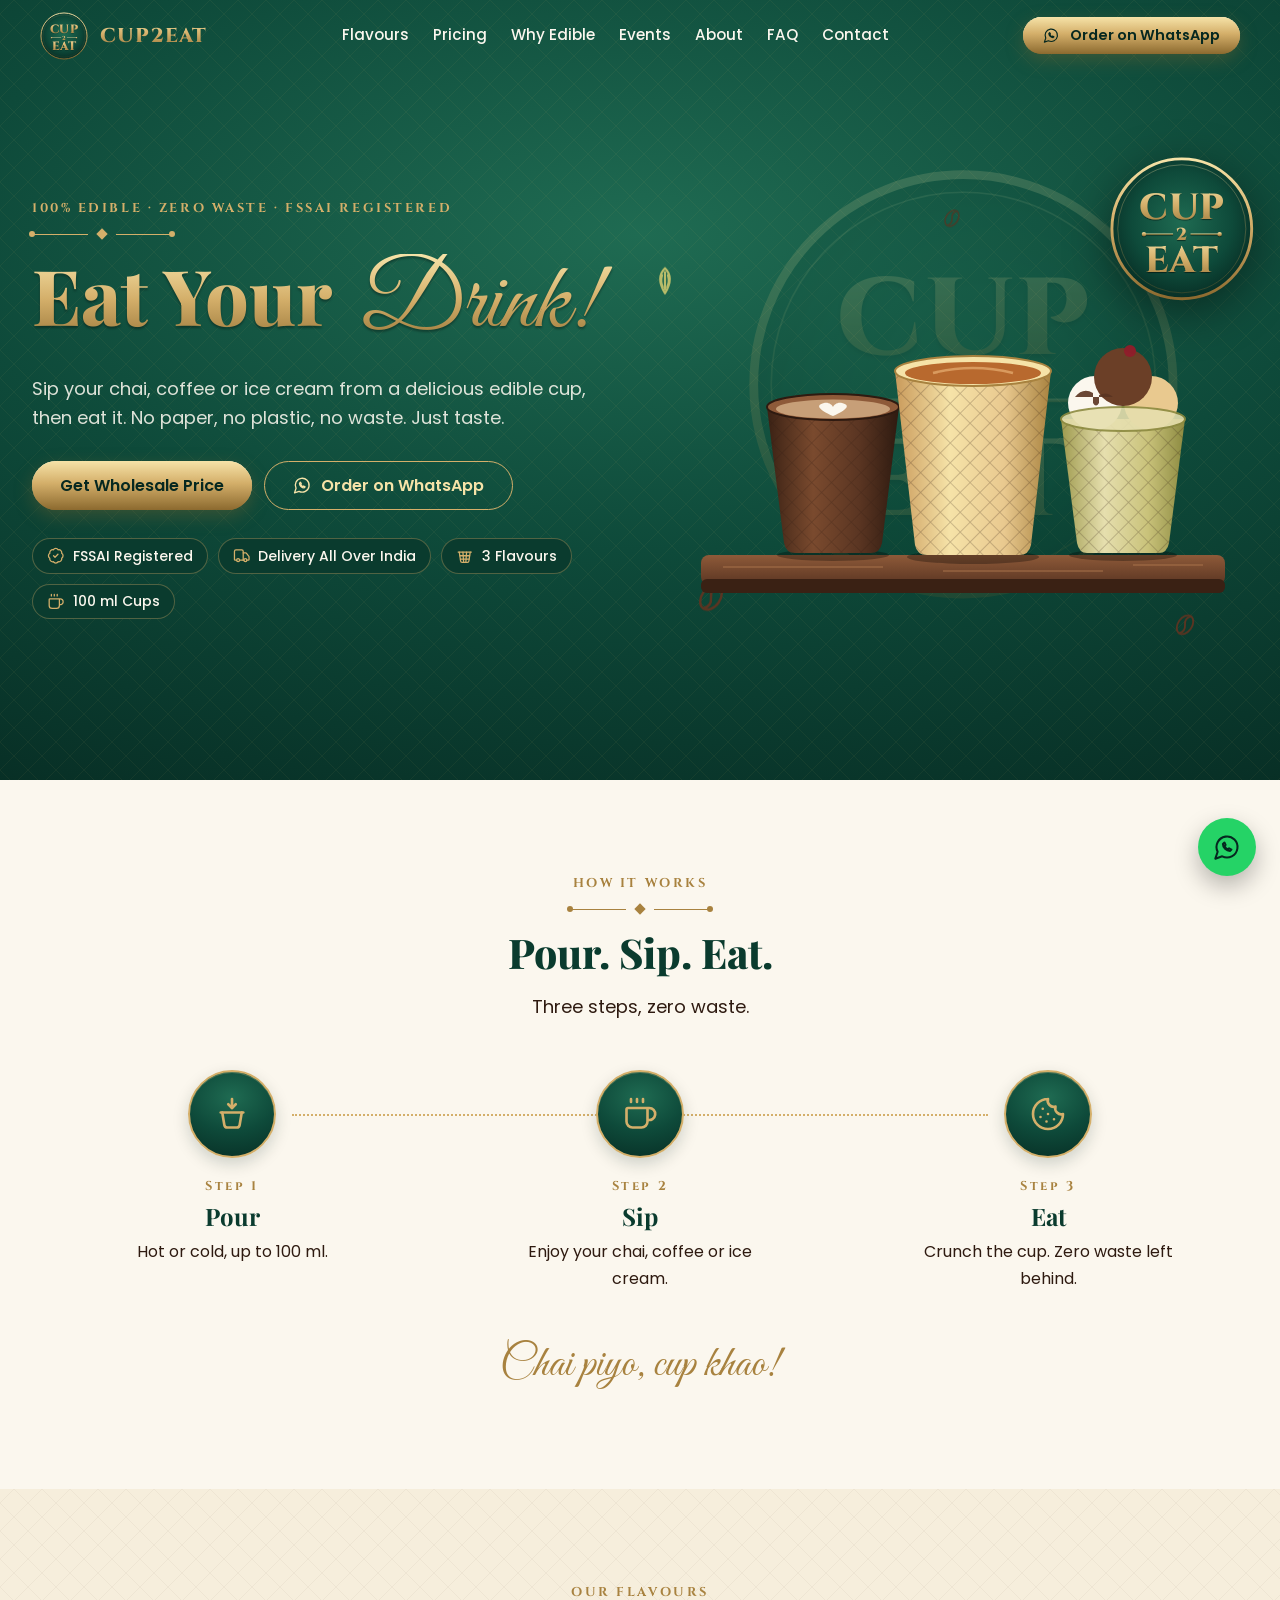
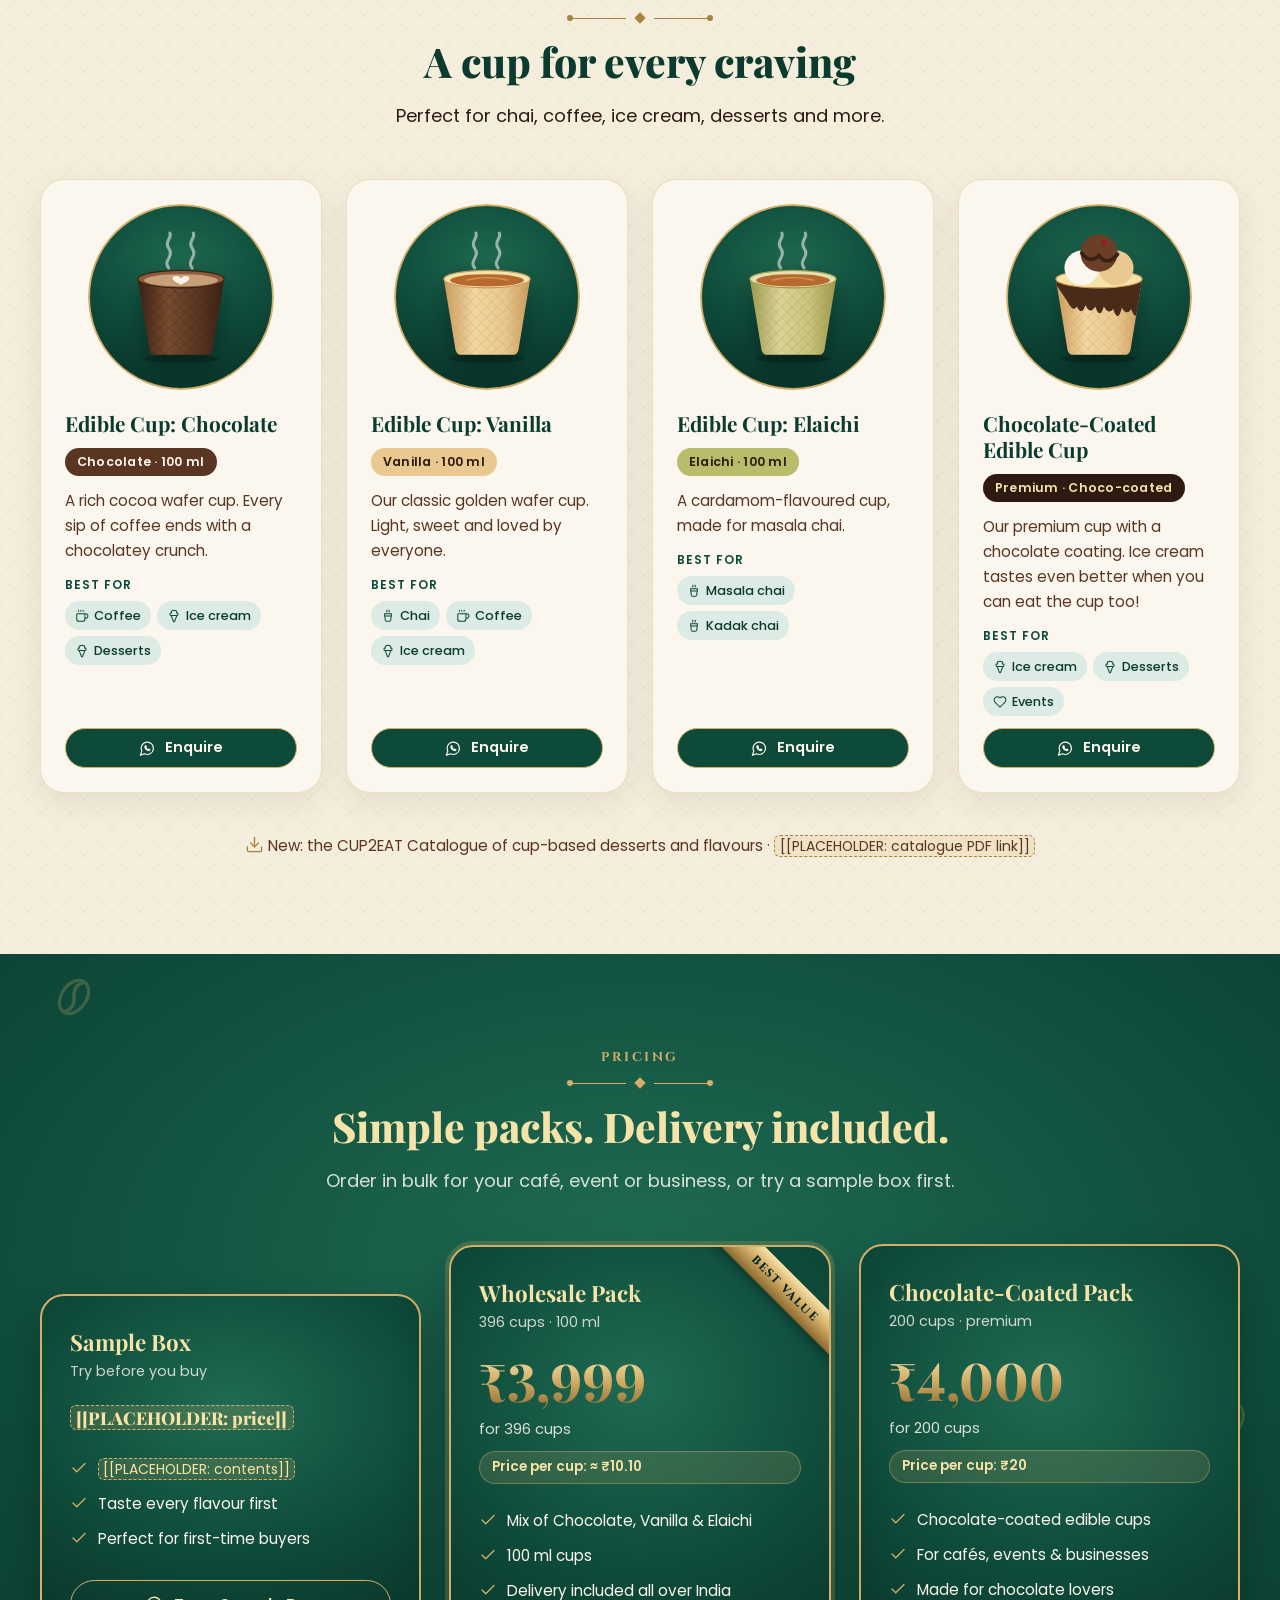
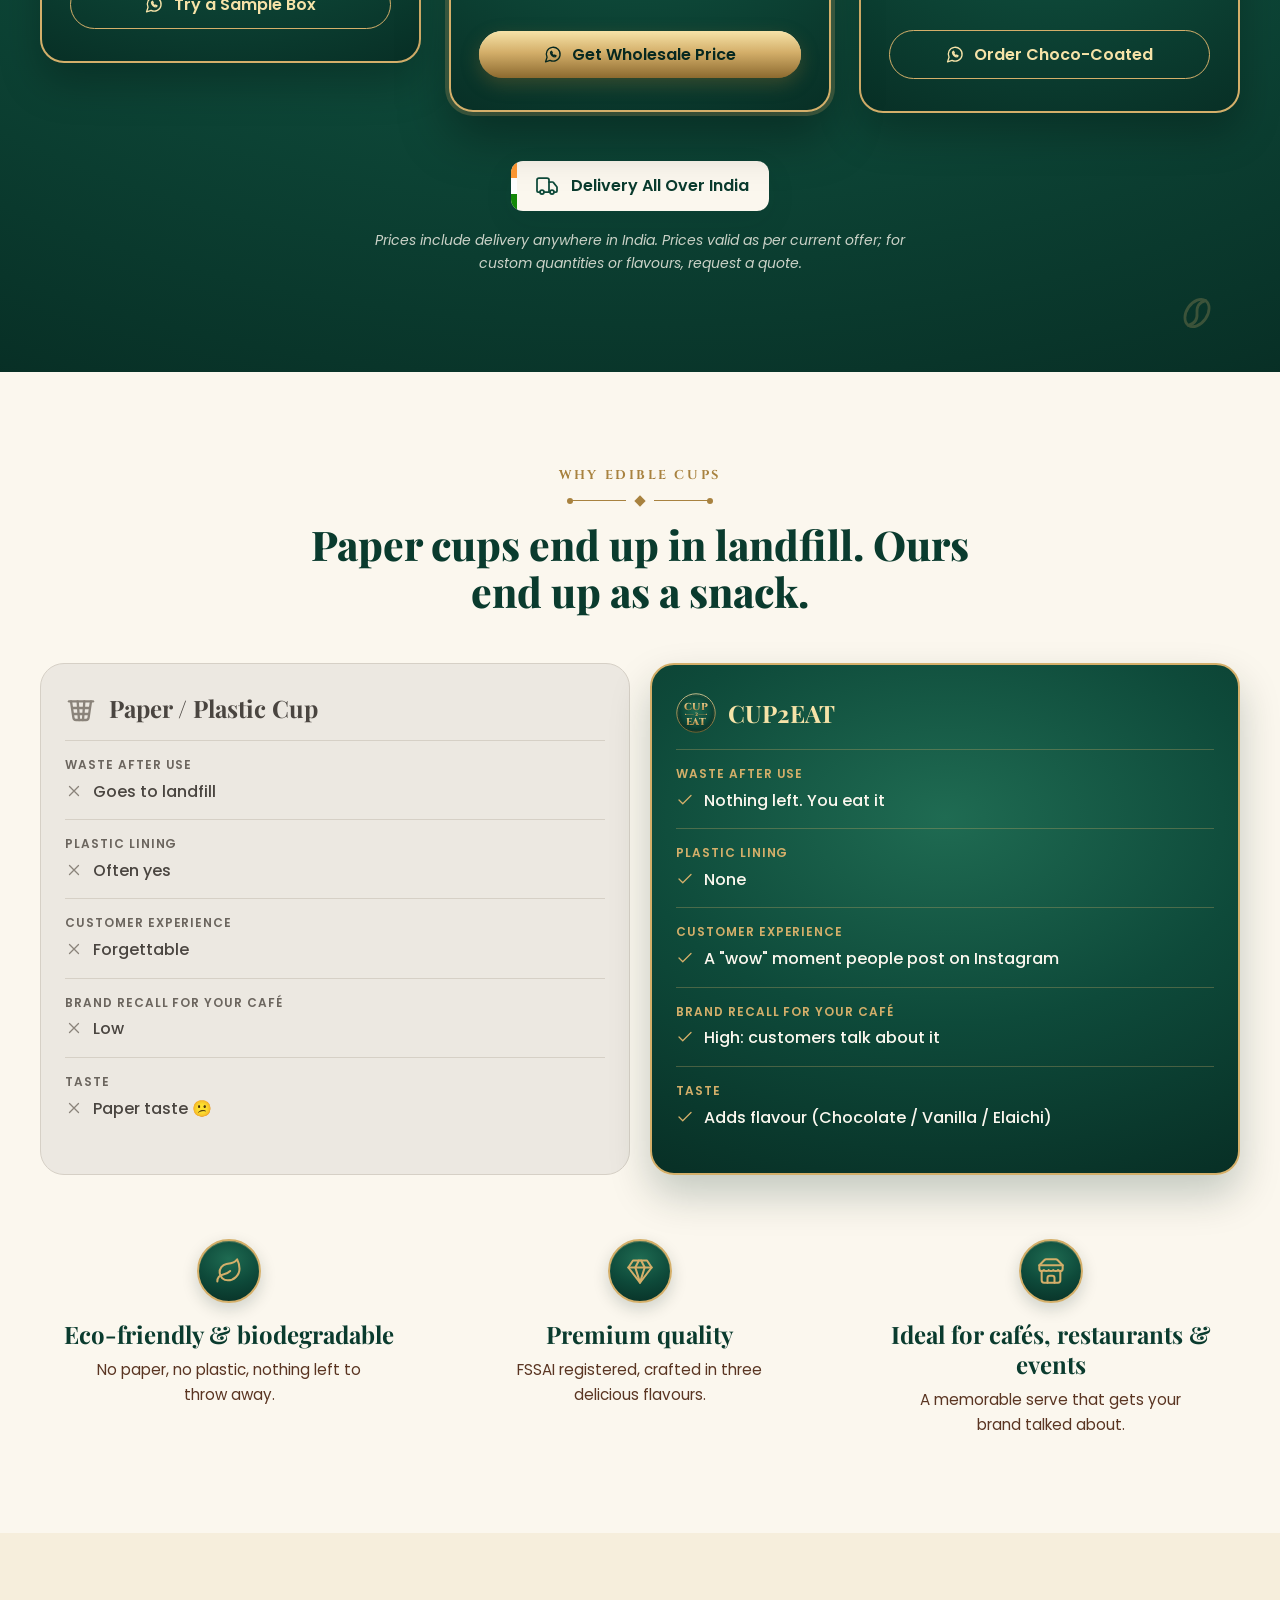
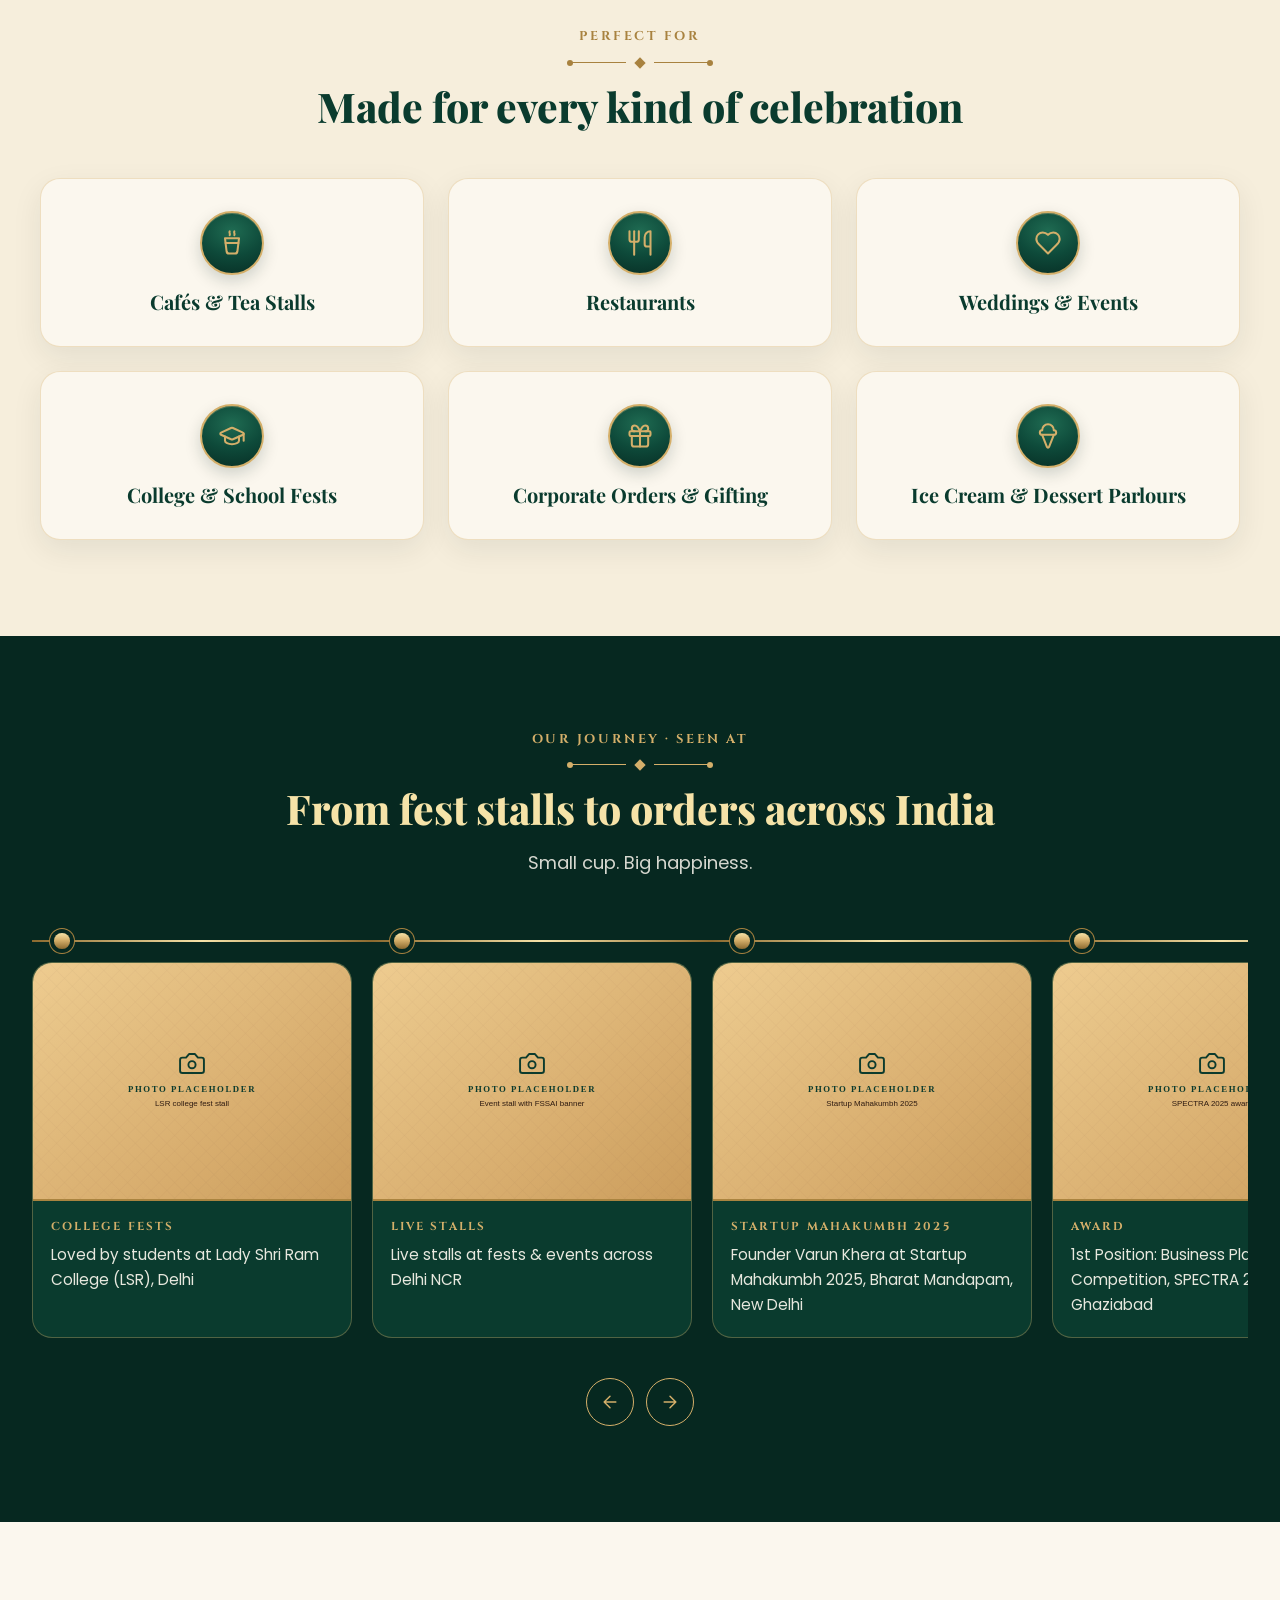
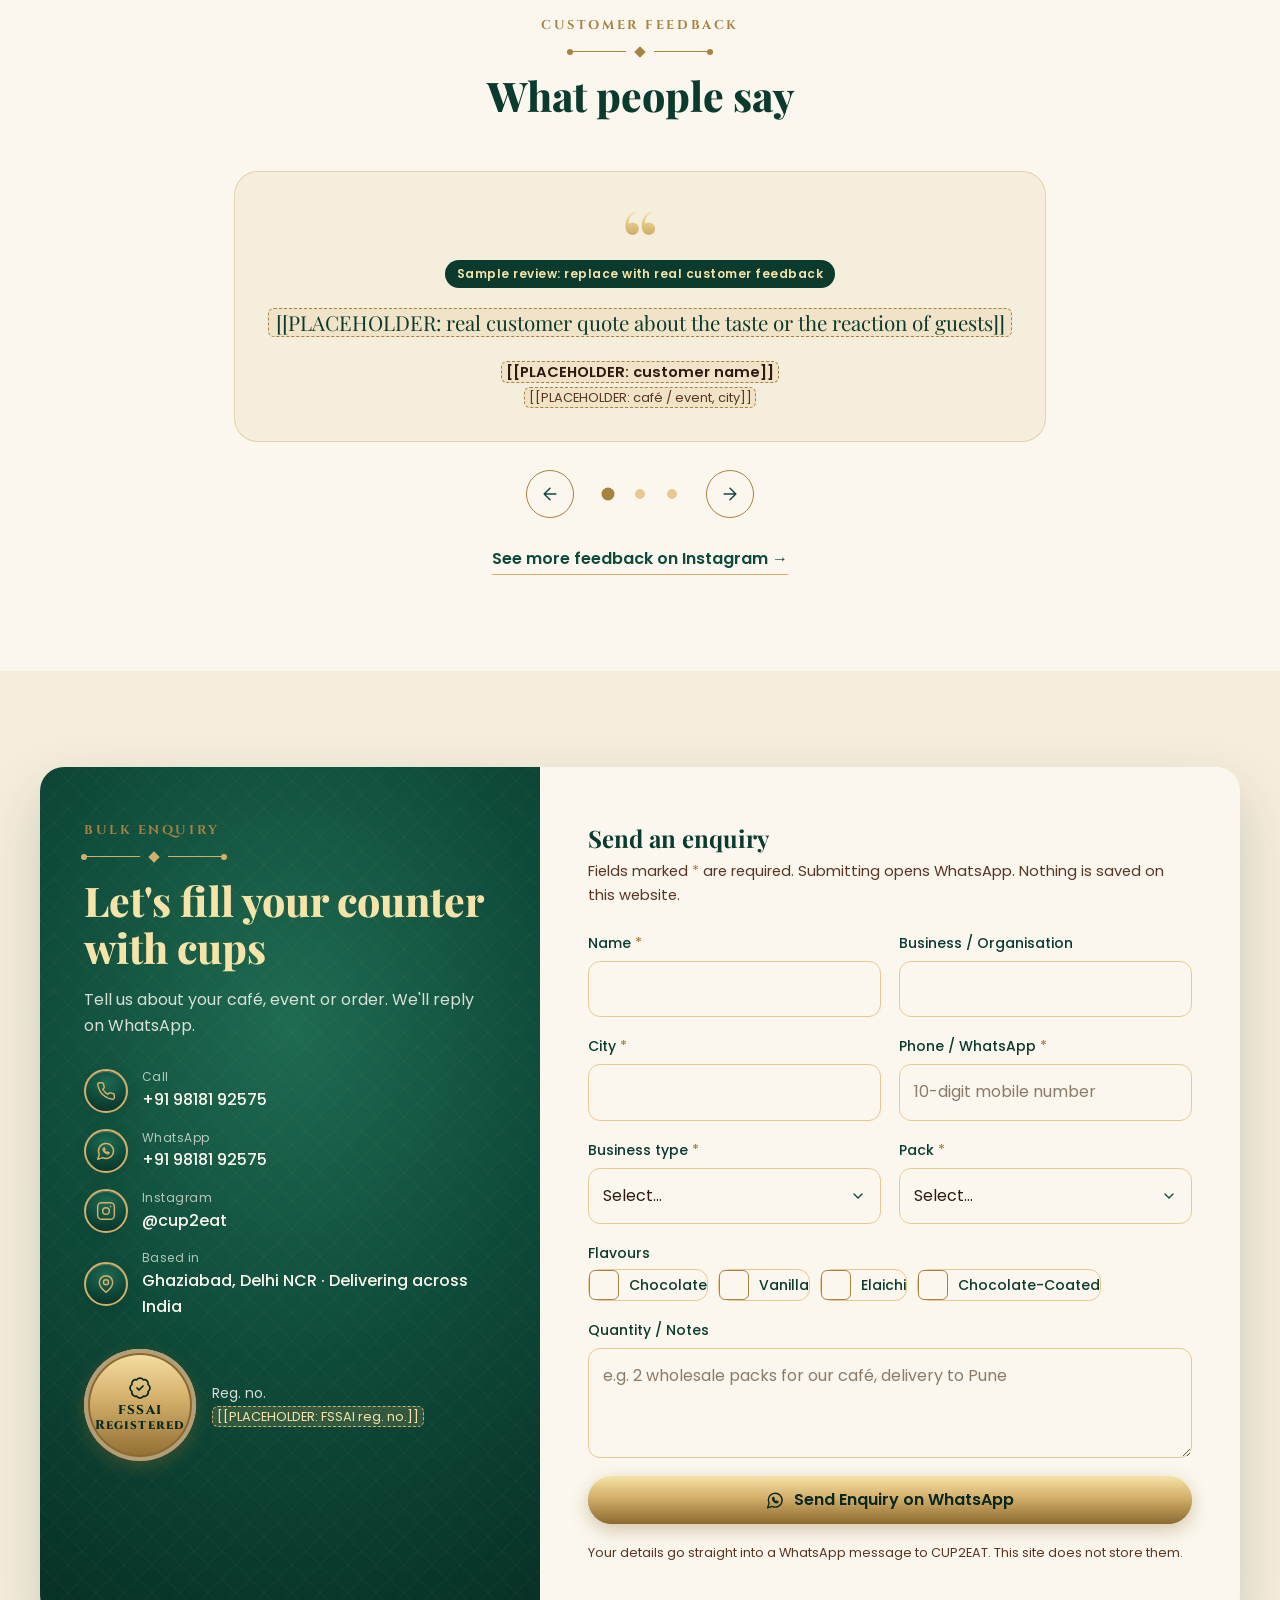
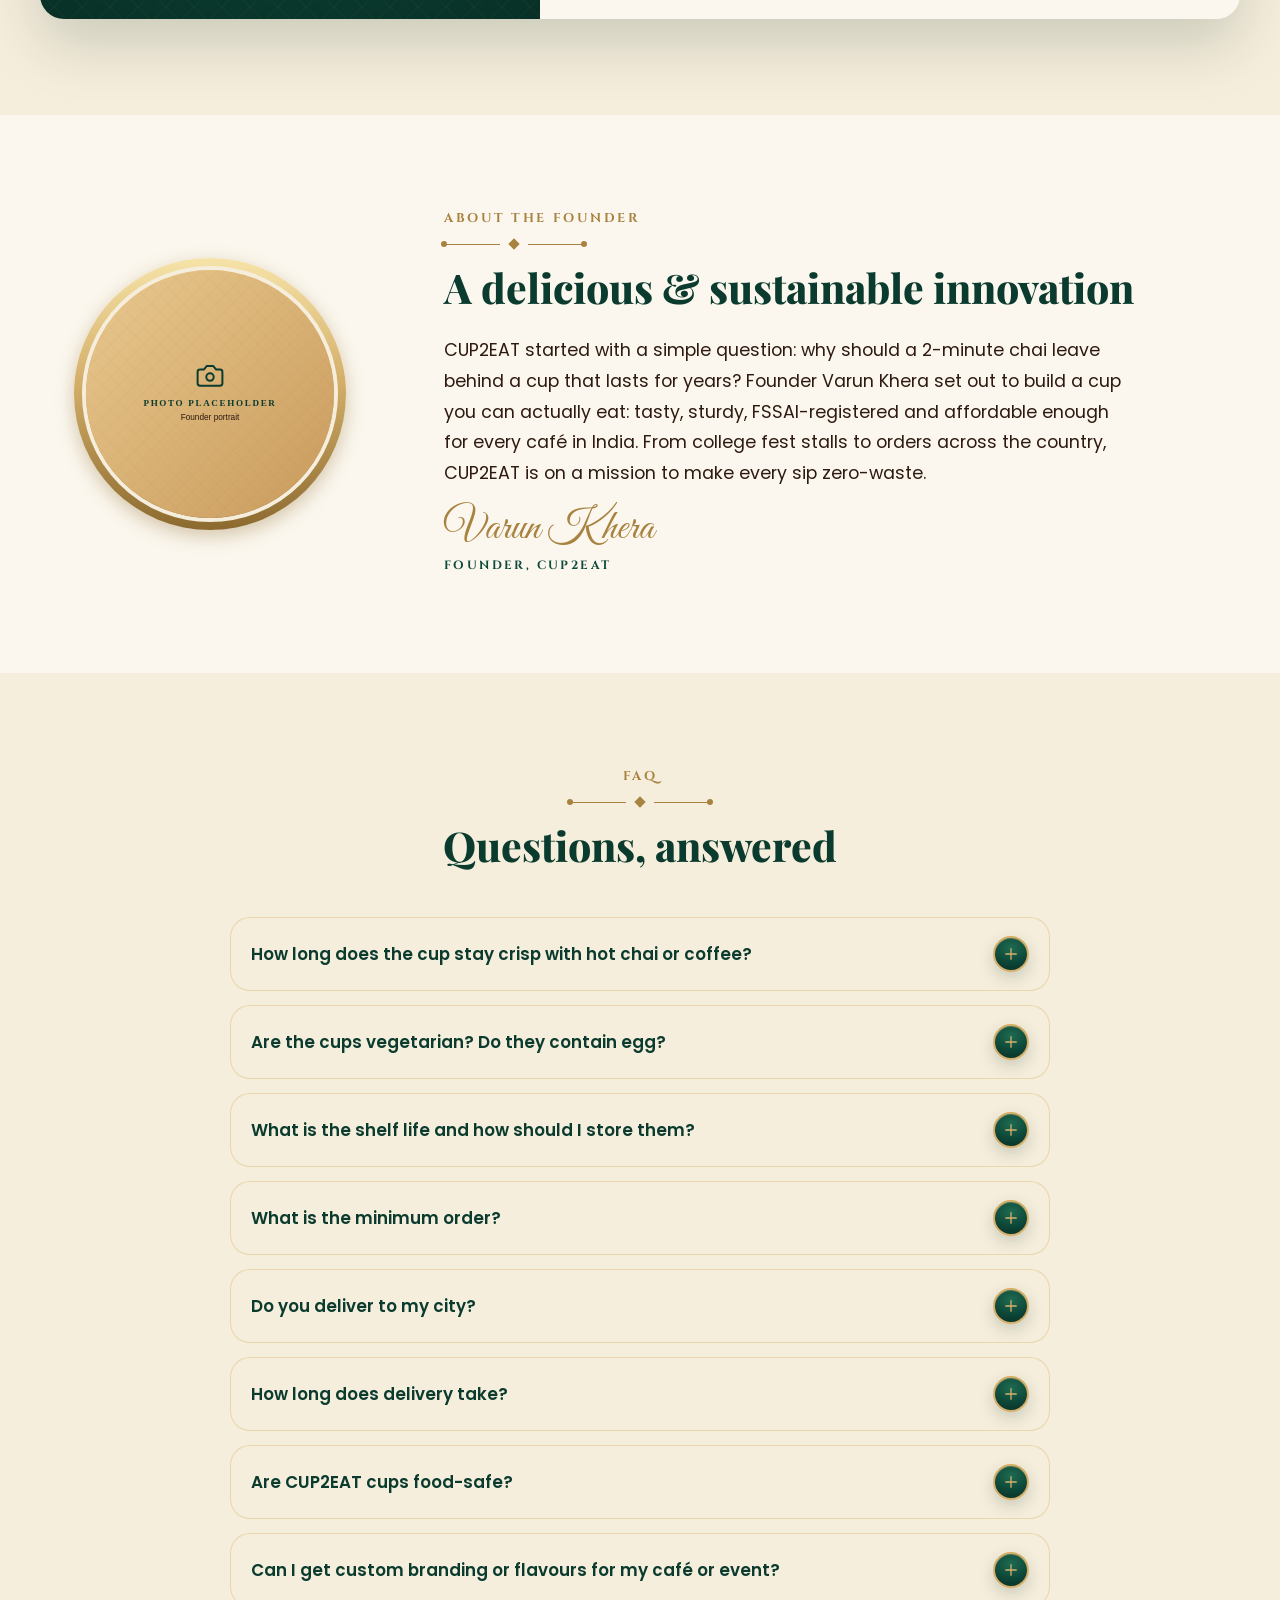
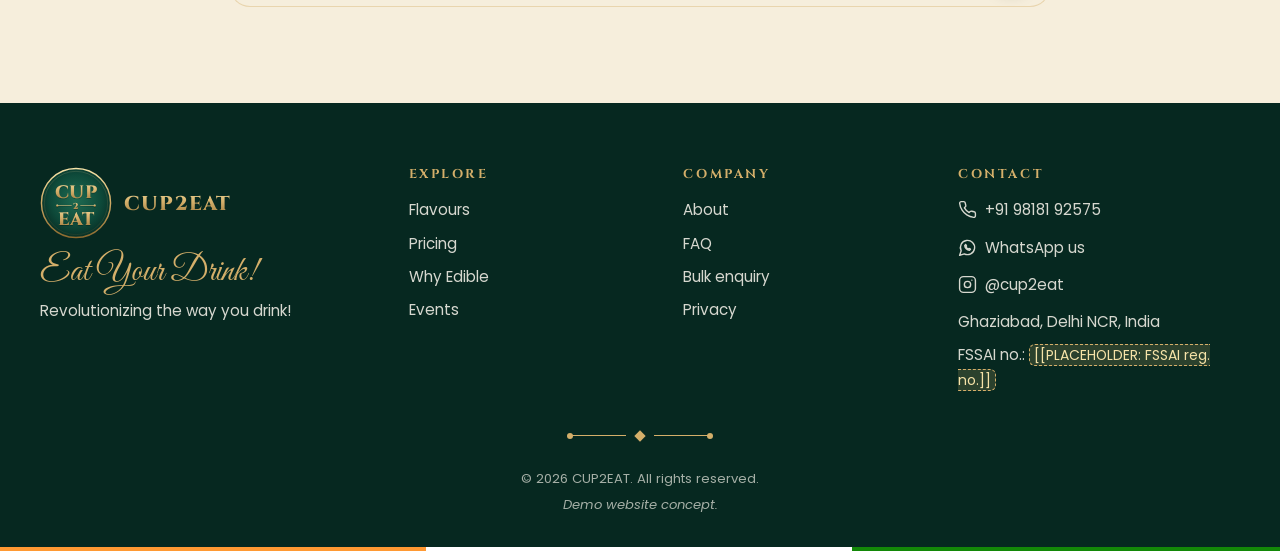
==== index.html @ b9f22840 "Add CUP2EAT demo website Single-page site for CUP2EAT edible cups built from the website brief and D" ====
<!doctype html>
<html lang="en-IN">
<head>
  <meta charset="utf-8">
  <meta name="viewport" content="width=device-width, initial-scale=1">
  <title>CUP2EAT – Edible Cups for Chai, Coffee &amp; Ice Cream | Eat Your Drink</title>
  <meta name="description" content="CUP2EAT makes 100% edible, eco-friendly cups in Chocolate, Vanilla &amp; Elaichi. FSSAI registered. Wholesale ₹3,999 for 396 cups with free delivery across India.">
  <meta name="keywords" content="edible cups, edible tea cups India, edible coffee cups, eco friendly cups, zero waste cups, edible cups wholesale, kulhad alternative, Ghaziabad">
  <meta name="theme-color" content="#0A3B2E">

  <!-- REPLACE: once the site has a domain, change the og:url and image URLs to full https:// addresses -->
  <meta property="og:type" content="website">
  <meta property="og:title" content="CUP2EAT – Eat Your Drink!">
  <meta property="og:description" content="100% edible cups in Chocolate, Vanilla &amp; Elaichi. FSSAI registered. Wholesale ₹3,999 for 396 cups, delivered across India.">
  <meta property="og:image" content="assets/og-image.png">
  <meta property="og:image:width" content="1200">
  <meta property="og:image:height" content="630">
  <meta property="og:url" content="[[PLACEHOLDER: website URL]]">
  <meta name="twitter:card" content="summary_large_image">
  <meta name="twitter:title" content="CUP2EAT – Eat Your Drink!">
  <meta name="twitter:description" content="100% edible, zero-waste cups for chai, coffee &amp; ice cream. Delivered across India.">
  <meta name="twitter:image" content="assets/og-image.png">

  <link rel="icon" href="assets/favicon.svg" type="image/svg+xml">
  <link rel="apple-touch-icon" href="assets/apple-touch-icon.png">

  <link rel="preconnect" href="https://fonts.googleapis.com">
  <link rel="preconnect" href="https://fonts.gstatic.com" crossorigin>
  <link rel="stylesheet" href="https://fonts.googleapis.com/css2?family=Cinzel:wght@700;800&family=Great+Vibes&family=Playfair+Display:wght@700;800&family=Poppins:wght@400;500;600&display=swap">
  <link rel="stylesheet" href="css/styles.css">

  <!-- Marks that JavaScript is on (enables reveal animations). Tiny + inline, not render-blocking. -->
  <script>document.documentElement.classList.add('js');</script>
  <script src="js/content.js" defer></script>
  <script src="js/main.js" defer></script>

  <script type="application/ld+json">
  {
    "@context": "https://schema.org",
    "@graph": [
      {
        "@type": ["LocalBusiness", "Organization"],
        "@id": "#business",
        "name": "CUP2EAT",
        "slogan": "Eat Your Drink!",
        "description": "Edible, eco-friendly cups in Chocolate, Vanilla and Elaichi flavours. FSSAI registered. Delivery across India.",
        "telephone": "+91-98181-92575",
        "founder": { "@type": "Person", "name": "Varun Khera" },
        "address": { "@type": "PostalAddress", "addressLocality": "Ghaziabad", "addressRegion": "Uttar Pradesh", "addressCountry": "IN" },
        "areaServed": { "@type": "Country", "name": "India" },
        "sameAs": ["https://www.instagram.com/cup2eat/"],
        "logo": "assets/logo.svg"
      },
      {
        "@type": "Product",
        "name": "CUP2EAT Wholesale Pack – 396 Edible Cups",
        "description": "396 edible 100 ml cups, a mix of Chocolate, Vanilla and Elaichi. Delivery included all over India.",
        "brand": { "@type": "Brand", "name": "CUP2EAT" },
        "offers": { "@type": "Offer", "price": "3999", "priceCurrency": "INR", "availability": "https://schema.org/InStock", "seller": { "@id": "#business" } }
      },
      {
        "@type": "Product",
        "name": "CUP2EAT Chocolate-Coated Pack – 200 Edible Cups",
        "description": "200 premium chocolate-coated edible cups. Delivery included all over India.",
        "brand": { "@type": "Brand", "name": "CUP2EAT" },
        "offers": { "@type": "Offer", "price": "4000", "priceCurrency": "INR", "availability": "https://schema.org/InStock", "seller": { "@id": "#business" } }
      }
    ]
  }
  </script>
</head>
<body>
<!-- Icon sprite (Lucide-style line icons + custom food icons) and the logo badge -->
<svg class="sprite" aria-hidden="true" focusable="false" xmlns="http://www.w3.org/2000/svg">
  <symbol id="i-check" viewBox="0 0 24 24" fill="none" stroke="currentColor" stroke-width="1.75" stroke-linecap="round" stroke-linejoin="round"><path d="M20 6 9 17l-5-5"/></symbol>
  <symbol id="i-x" viewBox="0 0 24 24" fill="none" stroke="currentColor" stroke-width="1.75" stroke-linecap="round" stroke-linejoin="round"><path d="M18 6 6 18M6 6l12 12"/></symbol>
  <symbol id="i-truck" viewBox="0 0 24 24" fill="none" stroke="currentColor" stroke-width="1.75" stroke-linecap="round" stroke-linejoin="round"><path d="M14 18V6a2 2 0 0 0-2-2H4a2 2 0 0 0-2 2v11a1 1 0 0 0 1 1h2"/><path d="M15 18H9"/><path d="M19 18h2a1 1 0 0 0 1-1v-3.65a1 1 0 0 0-.22-.62l-3.48-4.35A1 1 0 0 0 17.52 8H14"/><circle cx="17" cy="18" r="2"/><circle cx="7" cy="18" r="2"/></symbol>
  <symbol id="i-cup" viewBox="0 0 24 24" fill="none" stroke="currentColor" stroke-width="1.75" stroke-linecap="round" stroke-linejoin="round"><path d="M3 7h18"/><path d="M4.5 7 6.3 19.2A2 2 0 0 0 8.3 21h7.4a2 2 0 0 0 2-1.8L19.5 7"/><path d="M5.4 12h13.2M6.1 16.5h11.8"/><path d="M9.5 7l1 14M14.5 7l-1 14"/></symbol>
  <symbol id="i-chai" viewBox="0 0 24 24" fill="none" stroke="currentColor" stroke-width="1.75" stroke-linecap="round" stroke-linejoin="round"><path d="M6 8h12l-1.4 11.3a2 2 0 0 1-2 1.7H9.4a2 2 0 0 1-2-1.7Z"/><path d="M6.5 12h11"/><path d="M10 2c-.8 1 .8 2 0 3.2M14 2c-.8 1 .8 2 0 3.2"/></symbol>
  <symbol id="i-cone" viewBox="0 0 24 24" fill="none" stroke="currentColor" stroke-width="1.75" stroke-linecap="round" stroke-linejoin="round"><path d="m7 11 4.08 10.35a1 1 0 0 0 1.84 0L17 11"/><path d="M17 7A5 5 0 0 0 7 7"/><path d="M17 7a2 2 0 0 1 0 4H7a2 2 0 0 1 0-4"/></symbol>
  <symbol id="i-bean" viewBox="0 0 24 24" fill="none" stroke="currentColor" stroke-width="1.75" stroke-linecap="round" stroke-linejoin="round"><g transform="rotate(35 12 12)"><ellipse cx="12" cy="12" rx="6.5" ry="9.5"/><path d="M12 2.5c-2.6 3-2.6 6.4 0 9.5s2.6 6.5 0 9.5"/></g></symbol>
  <symbol id="i-cardamom" viewBox="0 0 24 24" fill="none" stroke="currentColor" stroke-width="1.75" stroke-linecap="round" stroke-linejoin="round"><path d="M12 2c4.6 4.4 5.4 11 0 20-5.4-9-4.6-15.6 0-20Z"/><path d="M12 5v14"/><path d="M9.6 7.5c-.9 3.2-.9 6.3.6 9.6M14.4 7.5c.9 3.2.9 6.3-.6 9.6"/></symbol>
  <symbol id="i-seal" viewBox="0 0 24 24" fill="none" stroke="currentColor" stroke-width="1.75" stroke-linecap="round" stroke-linejoin="round"><path d="M3.85 8.62a4 4 0 0 1 4.78-4.77 4 4 0 0 1 6.74 0 4 4 0 0 1 4.78 4.78 4 4 0 0 1 0 6.74 4 4 0 0 1-4.77 4.78 4 4 0 0 1-6.75 0 4 4 0 0 1-4.78-4.77 4 4 0 0 1 0-6.76Z"/><path d="m9 12 2 2 4-4"/></symbol>
  <symbol id="i-leaf" viewBox="0 0 24 24" fill="none" stroke="currentColor" stroke-width="1.75" stroke-linecap="round" stroke-linejoin="round"><path d="M11 20A7 7 0 0 1 9.8 6.1C15.5 5 17 4.48 19 2c1 2 2 4.18 2 8 0 5.5-4.78 10-10 10Z"/><path d="M2 21c0-3 1.85-5.36 5.08-6C9.5 14.52 12 13 13 12"/></symbol>
  <symbol id="i-recycle" viewBox="0 0 24 24" fill="none" stroke="currentColor" stroke-width="1.75" stroke-linecap="round" stroke-linejoin="round"><path d="M7 19H4.8a1.8 1.8 0 0 1-1.6-.9 1.8 1.8 0 0 1 0-1.8L7.2 9.5"/><path d="M11 19h8.2a1.8 1.8 0 0 0 1.6-.9 1.8 1.8 0 0 0 0-1.8l-1.2-2.1"/><path d="m14 16-3 3 3 3"/><path d="M8.3 13.6 7.2 9.5 3.1 10.6"/><path d="m9.3 5.8 1.1-1.9A1.8 1.8 0 0 1 12 3a1.8 1.8 0 0 1 1.5.9l4 6.8"/><path d="m13.4 9.6 4.1 1.1 1.1-4.1"/></symbol>
  <symbol id="i-gem" viewBox="0 0 24 24" fill="none" stroke="currentColor" stroke-width="1.75" stroke-linecap="round" stroke-linejoin="round"><path d="M6 3h12l4 6-10 13L2 9Z"/><path d="M11 3 8 9l4 13 4-13-3-6"/><path d="M2 9h20"/></symbol>
  <symbol id="i-store" viewBox="0 0 24 24" fill="none" stroke="currentColor" stroke-width="1.75" stroke-linecap="round" stroke-linejoin="round"><path d="m2 7 4.4-4.4A2 2 0 0 1 7.8 2h8.4a2 2 0 0 1 1.4.6L22 7"/><path d="M4 12v8a2 2 0 0 0 2 2h12a2 2 0 0 0 2-2v-8"/><path d="M15 22v-4a2 2 0 0 0-2-2h-2a2 2 0 0 0-2 2v4"/><path d="M2 7h20v3a2 2 0 0 1-2 2 2.7 2.7 0 0 1-2-.8 2.7 2.7 0 0 1-4 0 2.7 2.7 0 0 1-4 0 2.7 2.7 0 0 1-4 0A2.7 2.7 0 0 1 4 12a2 2 0 0 1-2-2Z"/></symbol>
  <symbol id="i-utensils" viewBox="0 0 24 24" fill="none" stroke="currentColor" stroke-width="1.75" stroke-linecap="round" stroke-linejoin="round"><path d="M3 2v7c0 1.1.9 2 2 2h4a2 2 0 0 0 2-2V2"/><path d="M7 2v20"/><path d="M21 15V2a5 5 0 0 0-5 5v6c0 1.1.9 2 2 2h3Zm0 0v7"/></symbol>
  <symbol id="i-heart" viewBox="0 0 24 24" fill="none" stroke="currentColor" stroke-width="1.75" stroke-linecap="round" stroke-linejoin="round"><path d="M19 14c1.49-1.46 3-3.21 3-5.5A5.5 5.5 0 0 0 16.5 3c-1.76 0-3 .5-4.5 2-1.5-1.5-2.74-2-4.5-2A5.5 5.5 0 0 0 2 8.5c0 2.3 1.5 4.05 3 5.5l7 7Z"/></symbol>
  <symbol id="i-graduation" viewBox="0 0 24 24" fill="none" stroke="currentColor" stroke-width="1.75" stroke-linecap="round" stroke-linejoin="round"><path d="M21.42 10.92a1 1 0 0 0-.02-1.84L12.83 5.18a2 2 0 0 0-1.66 0L2.6 9.08a1 1 0 0 0 0 1.83l8.57 3.91a2 2 0 0 0 1.66 0Z"/><path d="M22 10v6"/><path d="M6 12.5V16a6 3 0 0 0 12 0v-3.5"/></symbol>
  <symbol id="i-gift" viewBox="0 0 24 24" fill="none" stroke="currentColor" stroke-width="1.75" stroke-linecap="round" stroke-linejoin="round"><rect x="3" y="8" width="18" height="4" rx="1"/><path d="M12 8v13"/><path d="M19 12v7a2 2 0 0 1-2 2H7a2 2 0 0 1-2-2v-7"/><path d="M7.5 8a2.5 2.5 0 0 1 0-5C10 3 12 8 12 8s2-5 4.5-5a2.5 2.5 0 0 1 0 5"/></symbol>
  <symbol id="i-phone" viewBox="0 0 24 24" fill="none" stroke="currentColor" stroke-width="1.75" stroke-linecap="round" stroke-linejoin="round"><path d="M22 16.92v3a2 2 0 0 1-2.18 2 19.8 19.8 0 0 1-8.63-3.07 19.5 19.5 0 0 1-6-6A19.8 19.8 0 0 1 2.12 4.18 2 2 0 0 1 4.11 2h3a2 2 0 0 1 2 1.72c.13.96.36 1.9.7 2.81a2 2 0 0 1-.45 2.11L8.09 9.91a16 16 0 0 0 6 6l1.27-1.27a2 2 0 0 1 2.11-.45c.91.34 1.85.57 2.81.7A2 2 0 0 1 22 16.92Z"/></symbol>
  <symbol id="i-chat" viewBox="0 0 24 24" fill="none" stroke="currentColor" stroke-width="1.75" stroke-linecap="round" stroke-linejoin="round"><path d="M7.9 20A9 9 0 1 0 4 16.1L2 22Z"/><path d="M8.5 9.5c0 3 3 6 6 6l1.3-1.3-2-1-1 .8c-1-.4-2.4-1.8-2.8-2.8l.8-1-1-2Z"/></symbol>
  <symbol id="i-instagram" viewBox="0 0 24 24" fill="none" stroke="currentColor" stroke-width="1.75" stroke-linecap="round" stroke-linejoin="round"><rect x="2" y="2" width="20" height="20" rx="5"/><circle cx="12" cy="12" r="4"/><path d="M17.5 6.5h.01"/></symbol>
  <symbol id="i-pin" viewBox="0 0 24 24" fill="none" stroke="currentColor" stroke-width="1.75" stroke-linecap="round" stroke-linejoin="round"><path d="M20 10c0 6-8 12-8 12s-8-6-8-12a8 8 0 0 1 16 0Z"/><circle cx="12" cy="10" r="3"/></symbol>
  <symbol id="i-menu" viewBox="0 0 24 24" fill="none" stroke="currentColor" stroke-width="1.75" stroke-linecap="round" stroke-linejoin="round"><path d="M4 6h16M4 12h16M4 18h16"/></symbol>
  <symbol id="i-arrow-left" viewBox="0 0 24 24" fill="none" stroke="currentColor" stroke-width="1.75" stroke-linecap="round" stroke-linejoin="round"><path d="m12 19-7-7 7-7M19 12H5"/></symbol>
  <symbol id="i-arrow-right" viewBox="0 0 24 24" fill="none" stroke="currentColor" stroke-width="1.75" stroke-linecap="round" stroke-linejoin="round"><path d="M5 12h14m-7-7 7 7-7 7"/></symbol>
  <symbol id="i-arrow-up" viewBox="0 0 24 24" fill="none" stroke="currentColor" stroke-width="1.75" stroke-linecap="round" stroke-linejoin="round"><path d="m5 12 7-7 7 7M12 19V5"/></symbol>
  <symbol id="i-plus" viewBox="0 0 24 24" fill="none" stroke="currentColor" stroke-width="1.75" stroke-linecap="round" stroke-linejoin="round"><path d="M12 5v14M5 12h14"/></symbol>
  <symbol id="i-award" viewBox="0 0 24 24" fill="none" stroke="currentColor" stroke-width="1.75" stroke-linecap="round" stroke-linejoin="round"><circle cx="12" cy="8" r="6"/><path d="m15.48 12.89 1.51 8.53a.5.5 0 0 1-.81.47l-3.58-2.69a1 1 0 0 0-1.2 0l-3.59 2.69a.5.5 0 0 1-.81-.47l1.52-8.53"/></symbol>
  <symbol id="i-pour" viewBox="0 0 24 24" fill="none" stroke="currentColor" stroke-width="1.75" stroke-linecap="round" stroke-linejoin="round"><path d="M4.5 11h15"/><path d="m5.5 11 1.4 8.3A2 2 0 0 0 8.9 21h6.2a2 2 0 0 0 2-1.7l1.4-8.3"/><path d="M12 2v6"/><path d="m9.5 5.5 2.5 2.5 2.5-2.5"/></symbol>
  <symbol id="i-coffee" viewBox="0 0 24 24" fill="none" stroke="currentColor" stroke-width="1.75" stroke-linecap="round" stroke-linejoin="round"><path d="M10 2v2M14 2v2M6 2v2"/><path d="M16 8a1 1 0 0 1 1 1v8a4 4 0 0 1-4 4H7a4 4 0 0 1-4-4V9a1 1 0 0 1 1-1h14a4 4 0 1 1-1 7.83"/></symbol>
  <symbol id="i-bite" viewBox="0 0 24 24" fill="none" stroke="currentColor" stroke-width="1.75" stroke-linecap="round" stroke-linejoin="round"><path d="M12 2a10 10 0 1 0 10 10 4 4 0 0 1-5-5 4 4 0 0 1-5-5"/><path d="M8.5 8.5v.01M16 15.5v.01M12 12v.01M11 17v.01M7 14v.01"/></symbol>
  <symbol id="i-camera" viewBox="0 0 24 24" fill="none" stroke="currentColor" stroke-width="1.75" stroke-linecap="round" stroke-linejoin="round"><path d="M14.5 4h-5L7 7H4a2 2 0 0 0-2 2v9a2 2 0 0 0 2 2h16a2 2 0 0 0 2-2V9a2 2 0 0 0-2-2h-3Z"/><circle cx="12" cy="13" r="3"/></symbol>
  <symbol id="i-download" viewBox="0 0 24 24" fill="none" stroke="currentColor" stroke-width="1.75" stroke-linecap="round" stroke-linejoin="round"><path d="M12 15V3"/><path d="m7 10 5 5 5-5"/><path d="M21 15v4a2 2 0 0 1-2 2H5a2 2 0 0 1-2-2v-4"/></symbol>
  <defs>
    <radialGradient id="lg-emerald" cx="50%" cy="45%" r="60%">
      <stop offset="0%" stop-color="#1F6B52"/>
      <stop offset="60%" stop-color="#0E4A3A"/>
      <stop offset="100%" stop-color="#062820"/>
    </radialGradient>
    <linearGradient id="lg-gold" x1="0" y1="0" x2="0" y2="1">
      <stop offset="0%" stop-color="#F6E3A8"/>
      <stop offset="45%" stop-color="#D4AF6A"/>
      <stop offset="100%" stop-color="#8C6A2F"/>
    </linearGradient>
    <filter id="lg-emboss" x="-10%" y="-10%" width="120%" height="130%">
      <feDropShadow dx="0" dy="1.5" stdDeviation="1" flood-color="#000" flood-opacity=".45"/>
    </filter>
  </defs>
  <symbol id="logo-badge" viewBox="0 0 200 200"><circle cx="100" cy="100" r="96" fill="url(#lg-emerald)" stroke="url(#lg-gold)" stroke-width="4"/>
  <circle cx="100" cy="100" r="88" fill="none" stroke="url(#lg-gold)" stroke-width="0.75" opacity=".55"/>
  <g fill="url(#lg-gold)" filter="url(#lg-emboss)" font-family="Cinzel, 'Playfair Display', Georgia, serif" font-weight="800" text-anchor="middle">
    <text x="100" y="86" font-size="50" letter-spacing="1">CUP</text>
    <text x="100" y="116" font-size="24">2</text>
    <text x="100" y="160" font-size="50" letter-spacing="1">EAT</text>
    <rect x="48" y="106.5" width="40" height="1.6"/>
    <rect x="112" y="106.5" width="40" height="1.6"/>
    <circle cx="48" cy="107.3" r="3"/>
    <circle cx="152" cy="107.3" r="3"/>
  </g></symbol>
</svg>

<a class="skip-link" href="#main">Skip to content</a>

<!-- =================================================================
     NAVBAR — transparent over hero, solid emerald after 80px scroll
     ================================================================= -->
<header class="nav" id="nav">
  <div class="container nav__inner">
    <a class="brand" href="#top" aria-label="CUP2EAT home">
      <svg class="brand__badge" viewBox="0 0 200 200" aria-hidden="true"><use href="#logo-badge"/></svg>
      <span class="brand__name">CUP2EAT</span>
    </a>
    <nav aria-label="Main">
      <ul class="nav__links">
        <li><a href="#flavours">Flavours</a></li>
        <li><a href="#pricing">Pricing</a></li>
        <li><a href="#why">Why Edible</a></li>
        <li><a href="#events">Events</a></li>
        <li><a href="#about">About</a></li>
        <li><a href="#faq">FAQ</a></li>
        <li><a href="#contact">Contact</a></li>
      </ul>
    </nav>
    <a class="btn btn--gold btn--sm nav__cta" data-wa href="https://wa.me/919818192575?text=Hi%20CUP2EAT%2C%20I'd%20like%20to%20know%20about%20edible%20cups." target="_blank" rel="noopener">
      <svg class="icon" aria-hidden="true"><use href="#i-chat"/></svg> Order on WhatsApp
    </a>
    <button class="nav__toggle" id="menuOpen" type="button" aria-label="Open menu" aria-expanded="false" aria-controls="menu">
      <svg class="icon" aria-hidden="true"><use href="#i-menu"/></svg>
    </button>
  </div>
</header>

<!-- Mobile full-screen menu -->
<div class="menu" id="menu" role="dialog" aria-modal="true" aria-label="Menu" aria-hidden="true">
  <div class="menu__top">
    <svg class="brand__badge" viewBox="0 0 200 200" aria-hidden="true"><use href="#logo-badge"/></svg>
    <button class="nav__toggle" id="menuClose" type="button" aria-label="Close menu">
      <svg class="icon" aria-hidden="true"><use href="#i-x"/></svg>
    </button>
  </div>
  <ul class="menu__list">
    <li><a href="#flavours">Flavours</a></li>
    <li><span class="rule" aria-hidden="true"><i></i><b></b><i></i></span></li>
    <li><a href="#pricing">Pricing</a></li>
    <li><span class="rule" aria-hidden="true"><i></i><b></b><i></i></span></li>
    <li><a href="#why">Why Edible</a></li>
    <li><span class="rule" aria-hidden="true"><i></i><b></b><i></i></span></li>
    <li><a href="#events">Events</a></li>
    <li><span class="rule" aria-hidden="true"><i></i><b></b><i></i></span></li>
    <li><a href="#about">About</a></li>
    <li><span class="rule" aria-hidden="true"><i></i><b></b><i></i></span></li>
    <li><a href="#faq">FAQ</a></li>
    <li><span class="rule" aria-hidden="true"><i></i><b></b><i></i></span></li>
    <li><a href="#contact">Contact</a></li>
  </ul>
  <a class="btn btn--gold menu__cta" data-wa href="https://wa.me/919818192575?text=Hi%20CUP2EAT%2C%20I'd%20like%20to%20know%20about%20edible%20cups." target="_blank" rel="noopener">
    <svg class="icon" aria-hidden="true"><use href="#i-chat"/></svg> Order on WhatsApp
  </a>
</div>

<main id="main">

<!-- =================================================================
     HERO
     ================================================================= -->
<section class="hero" id="top" aria-labelledby="hero-title">
  <div class="container container--wide hero__grid">
    <div class="hero__copy">
      <span class="eyebrow">100% Edible · Zero Waste · FSSAI Registered</span>
      <span class="rule rule--left" aria-hidden="true"><i></i><b></b><i></i></span>
      <h1 class="hero__title" id="hero-title">Eat Your <span class="script">Drink!</span></h1>
      <p class="hero__lead">Sip your chai, coffee or ice cream from a delicious edible cup, then eat it. No paper, no plastic, no waste. Just taste.</p>
      <div class="hero__ctas">
        <a class="btn btn--gold" href="#pricing">Get Wholesale Price</a>
        <a class="btn btn--ghost" data-wa href="https://wa.me/919818192575?text=Hi%20CUP2EAT%2C%20I'd%20like%20to%20know%20about%20edible%20cups." target="_blank" rel="noopener">
          <svg class="icon" aria-hidden="true"><use href="#i-chat"/></svg> Order on WhatsApp
        </a>
      </div>
      <ul class="pill-row" style="list-style:none;margin:0;padding:0" aria-label="Why buyers trust CUP2EAT">
        <li class="pill pill--trust"><svg class="icon" aria-hidden="true"><use href="#i-seal"/></svg> FSSAI Registered</li>
        <li class="pill pill--trust"><svg class="icon" aria-hidden="true"><use href="#i-truck"/></svg> Delivery All Over India</li>
        <li class="pill pill--trust"><svg class="icon" aria-hidden="true"><use href="#i-cup"/></svg> 3 Flavours</li>
        <li class="pill pill--trust"><svg class="icon" aria-hidden="true"><use href="#i-coffee"/></svg> 100 ml Cups</li>
      </ul>
    </div>

    <div class="hero__visual">
      <svg class="hero__badge-bg" viewBox="0 0 200 200" aria-hidden="true"><use href="#logo-badge"/></svg>
      <svg class="hero__badge float float--delay" viewBox="0 0 200 200" aria-hidden="true"><use href="#logo-badge"/></svg>

      <!-- REPLACE: illustrated hero. Swap for a real photo of the three cups (chocolate/latte, vanilla/chai, elaichi/ice cream) on a wooden plank: hero-cups-REPLACE.webp, ≤200 KB, 1120×940 -->
      <svg class="hero__cups" data-placeholder="true" viewBox="0 0 560 470" role="img" aria-label="Three CUP2EAT edible cups on a wooden plank: chocolate with latte, vanilla with chai and elaichi with ice cream">
        <defs>
          <linearGradient id="h-wood" x1="0" y1="0" x2="0" y2="1"><stop offset="0" stop-color="#8E5A39"/><stop offset="1" stop-color="#5A3522"/></linearGradient>
          <linearGradient id="h-choc" x1="0" y1="0" x2="1" y2="0"><stop offset="0" stop-color="#3A2114"/><stop offset=".35" stop-color="#7A4A2E"/><stop offset=".7" stop-color="#5A3522"/><stop offset="1" stop-color="#2E1A10"/></linearGradient>
          <linearGradient id="h-van" x1="0" y1="0" x2="1" y2="0"><stop offset="0" stop-color="#C99A5B"/><stop offset=".35" stop-color="#F6E3A8"/><stop offset=".7" stop-color="#E9C98F"/><stop offset="1" stop-color="#A8823F"/></linearGradient>
          <linearGradient id="h-ela" x1="0" y1="0" x2="1" y2="0"><stop offset="0" stop-color="#9E9A4E"/><stop offset=".35" stop-color="#E6DFAE"/><stop offset=".7" stop-color="#C9C27A"/><stop offset="1" stop-color="#8C8A40"/></linearGradient>
          <pattern id="h-grid" width="14" height="14" patternUnits="userSpaceOnUse" patternTransform="rotate(45)"><path d="M0 0H14M0 0V14" stroke="#2E1A10" stroke-width="1.6" opacity=".28"/></pattern>
        </defs>

        <!-- plank -->
        <rect x="18" y="380" width="524" height="30" rx="8" fill="url(#h-wood)"/>
        <rect x="18" y="404" width="524" height="14" rx="6" fill="#3A2114"/>
        <path d="M40 392 H200 M260 396 H420 M450 390 H520" stroke="#A8724A" stroke-width="2" opacity=".5"/>

        <!-- Cup 1: Chocolate + latte -->
        <g class="float">
          <ellipse cx="150" cy="380" rx="56" ry="6" fill="#000" opacity=".3"/>
          <path d="M84 232 L216 232 L199 368 Q197 378 188 378 L112 378 Q103 378 101 368 Z" fill="url(#h-choc)"/>
          <path d="M84 232 L216 232 L199 368 Q197 378 188 378 L112 378 Q103 378 101 368 Z" fill="url(#h-grid)"/>
          <ellipse cx="150" cy="232" rx="66" ry="13" fill="#8E5A39" stroke="#2E1A10" stroke-width="2"/>
          <ellipse cx="150" cy="234" rx="57" ry="9.5" fill="#C79F78"/>
          <path d="M150 241 c-14 -6 -18 -11 -9 -13 c5 -1 8 2 9 4 c1 -2 4 -5 9 -4 c9 2 5 7 -9 13 Z" fill="#FBF7EE"/>
          <g class="steam" fill="none" stroke="#FBF7EE" stroke-width="5" stroke-linecap="round">
            <path d="M128 212 c-10 -12 10 -18 0 -32 c-8 -10 6 -16 2 -24"/>
            <path d="M152 210 c-10 -12 10 -18 0 -32 c-8 -10 6 -16 2 -24"/>
            <path d="M174 214 c-10 -12 10 -18 0 -32 c-8 -10 6 -16 2 -24"/>
          </g>
        </g>

        <!-- Cup 2: Vanilla + chai -->
        <g class="float float--delay">
          <ellipse cx="290" cy="382" rx="66" ry="7" fill="#000" opacity=".3"/>
          <path d="M212 196 L368 196 L348 370 Q346 380 336 380 L244 380 Q234 380 232 370 Z" fill="url(#h-van)"/>
          <path d="M212 196 L368 196 L348 370 Q346 380 336 380 L244 380 Q234 380 232 370 Z" fill="url(#h-grid)"/>
          <ellipse cx="290" cy="196" rx="78" ry="15" fill="#F6E3A8" stroke="#A8823F" stroke-width="2"/>
          <ellipse cx="290" cy="198" rx="68" ry="11" fill="#B8692E"/>
          <path d="M250 198 q40 -10 80 0" stroke="#D99A5E" stroke-width="2.5" fill="none"/>
          <g class="steam" fill="none" stroke="#FBF7EE" stroke-width="6" stroke-linecap="round">
            <path d="M262 174 c-12 -14 12 -22 0 -38 c-10 -12 8 -18 2 -28"/>
            <path d="M292 170 c-12 -14 12 -22 0 -38 c-10 -12 8 -18 2 -28"/>
            <path d="M320 176 c-12 -14 12 -22 0 -38 c-10 -12 8 -18 2 -28"/>
          </g>
        </g>

        <!-- Cup 3: Elaichi + ice cream -->
        <g class="float">
          <ellipse cx="440" cy="380" rx="54" ry="6" fill="#000" opacity=".3"/>
          <path d="M378 244 L502 244 L486 368 Q484 378 476 378 L404 378 Q396 378 394 368 Z" fill="url(#h-ela)"/>
          <path d="M378 244 L502 244 L486 368 Q484 378 476 378 L404 378 Q396 378 394 368 Z" fill="url(#h-grid)"/>
          <circle cx="412" cy="228" r="27" fill="#FBF7EE"/>
          <circle cx="468" cy="228" r="27" fill="#E9C98F"/>
          <circle cx="440" cy="202" r="29" fill="#6B3F27"/>
          <path d="M392 222 q8 -10 18 -4 v10 q3 5 6 0 v-8 q8 -4 14 2" fill="#5A3522" opacity=".9"/>
          <ellipse cx="440" cy="244" rx="62" ry="12" fill="#E6DFAE" stroke="#8C8A40" stroke-width="2" opacity=".9"/>
          <circle cx="447" cy="176" r="6" fill="#8E1F2B"/>
        </g>
      </svg>

      <!-- decorative beans & cardamom (parallax on desktop) -->
      <svg class="bean bean--1" data-parallax="14" aria-hidden="true" viewBox="0 0 24 24"><use href="#i-bean"/></svg>
      <svg class="bean bean--2" data-parallax="-10" aria-hidden="true" viewBox="0 0 24 24"><use href="#i-bean"/></svg>
      <svg class="bean bean--3" data-parallax="18" aria-hidden="true" viewBox="0 0 24 24"><use href="#i-bean"/></svg>
      <svg class="bean bean--4" data-parallax="-16" aria-hidden="true" viewBox="0 0 24 24"><use href="#i-cardamom"/></svg>
    </div>
  </div>
</section>

<!-- =================================================================
     HOW IT WORKS
     ================================================================= -->
<section class="section bg-cream50" id="how" aria-labelledby="how-title">
  <div class="container">
    <header class="section-head reveal">
      <span class="eyebrow">How it works</span>
      <span class="rule" aria-hidden="true"><i></i><b></b><i></i></span>
      <h2 id="how-title">Pour. Sip. Eat.</h2>
      <p class="lead">Three steps, zero waste.</p>
    </header>
    <ol class="steps">
      <li class="step reveal" style="--i:0">
        <div class="medallion"><svg class="icon" aria-hidden="true"><use href="#i-pour"/></svg></div>
        <span class="step__num">Step 1</span>
        <h3>Pour</h3>
        <p>Hot or cold, up to 100 ml.</p>
      </li>
      <li class="step reveal" style="--i:1">
        <div class="medallion"><svg class="icon" aria-hidden="true"><use href="#i-coffee"/></svg></div>
        <span class="step__num">Step 2</span>
        <h3>Sip</h3>
        <p>Enjoy your chai, coffee or ice cream.</p>
      </li>
      <li class="step reveal" style="--i:2">
        <div class="medallion"><svg class="icon" aria-hidden="true"><use href="#i-bite"/></svg></div>
        <span class="step__num">Step 3</span>
        <h3>Eat</h3>
        <p>Crunch the cup. Zero waste left behind.</p>
      </li>
    </ol>
    <p class="steps__tagline reveal">Chai piyo, cup khao!</p>
  </div>
</section>

<!-- =================================================================
     FLAVOURS — cards are built from js/content.js → products
     ================================================================= -->
<section class="section bg-cream100 bg-wafer" id="flavours" aria-labelledby="flavours-title">
  <div class="container">
    <header class="section-head reveal">
      <span class="eyebrow">Our flavours</span>
      <span class="rule" aria-hidden="true"><i></i><b></b><i></i></span>
      <h2 id="flavours-title">A cup for every craving</h2>
      <p class="lead">Perfect for chai, coffee, ice cream, desserts and more.</p>
    </header>
    <div class="grid grid--products" id="productGrid"></div>
    <p class="catalogue-line reveal">
      <svg class="icon" aria-hidden="true"><use href="#i-download"/></svg>
      New: the CUP2EAT Catalogue of cup-based desserts and flavours ·
      <span id="catalogueLink"><em class="ph">[[PLACEHOLDER: catalogue PDF link]]</em></span>
    </p>
  </div>
</section>

<!-- =================================================================
     PRICING — cards are built from js/content.js → pricing
     ================================================================= -->
<section class="section bg-emerald" id="pricing" aria-labelledby="pricing-title" style="overflow:hidden">
  <svg class="deco deco--a" data-parallax="12" aria-hidden="true" viewBox="0 0 24 24"><use href="#i-bean"/></svg>
  <svg class="deco deco--b" data-parallax="-12" aria-hidden="true" viewBox="0 0 24 24"><use href="#i-bean"/></svg>
  <svg class="deco deco--c" data-parallax="8" aria-hidden="true" viewBox="0 0 24 24"><use href="#i-cardamom"/></svg>
  <div class="container">
    <header class="section-head reveal">
      <span class="eyebrow">Pricing</span>
      <span class="rule" aria-hidden="true"><i></i><b></b><i></i></span>
      <h2 id="pricing-title">Simple packs. Delivery included.</h2>
      <p class="lead">Order in bulk for your café, event or business, or try a sample box first.</p>
    </header>
    <div class="pricing-grid" id="pricingGrid"></div>
    <div class="pricing-foot reveal">
      <span class="delivery-badge"><svg class="icon" aria-hidden="true"><use href="#i-truck"/></svg> Delivery All Over India</span>
      <p id="pricingFootnote">Prices include delivery anywhere in India. Prices valid as per current offer; for custom quantities or flavours, request a quote.</p>
    </div>
  </div>
</section>

<!-- =================================================================
     WHY EDIBLE CUPS
     ================================================================= -->
<section class="section bg-cream50" id="why" aria-labelledby="why-title">
  <div class="container">
    <header class="section-head reveal">
      <span class="eyebrow">Why edible cups</span>
      <span class="rule" aria-hidden="true"><i></i><b></b><i></i></span>
      <h2 id="why-title">Paper cups end up in landfill. Ours end up as a snack.</h2>
    </header>

    <div class="compare">
      <div class="compare__col compare__col--old reveal" style="--i:0">
        <h3><svg class="icon" aria-hidden="true" style="width:32px;height:32px"><use href="#i-cup"/></svg> Paper / Plastic Cup</h3>
        <dl>
          <div class="compare__row"><dt>Waste after use</dt><dd><svg class="icon" aria-hidden="true"><use href="#i-x"/></svg> Goes to landfill</dd></div>
          <div class="compare__row"><dt>Plastic lining</dt><dd><svg class="icon" aria-hidden="true"><use href="#i-x"/></svg> Often yes</dd></div>
          <div class="compare__row"><dt>Customer experience</dt><dd><svg class="icon" aria-hidden="true"><use href="#i-x"/></svg> Forgettable</dd></div>
          <div class="compare__row"><dt>Brand recall for your café</dt><dd><svg class="icon" aria-hidden="true"><use href="#i-x"/></svg> Low</dd></div>
          <div class="compare__row"><dt>Taste</dt><dd><svg class="icon" aria-hidden="true"><use href="#i-x"/></svg> Paper taste 😕</dd></div>
        </dl>
      </div>
      <div class="compare__col compare__col--new reveal" style="--i:1">
        <h3><svg class="compare__logo" viewBox="0 0 200 200" aria-hidden="true"><use href="#logo-badge"/></svg> CUP2EAT</h3>
        <dl>
          <div class="compare__row"><dt>Waste after use</dt><dd><svg class="icon" aria-hidden="true"><use href="#i-check"/></svg> Nothing left. You eat it</dd></div>
          <div class="compare__row"><dt>Plastic lining</dt><dd><svg class="icon" aria-hidden="true"><use href="#i-check"/></svg> None</dd></div>
          <div class="compare__row"><dt>Customer experience</dt><dd><svg class="icon" aria-hidden="true"><use href="#i-check"/></svg> A "wow" moment people post on Instagram</dd></div>
          <div class="compare__row"><dt>Brand recall for your café</dt><dd><svg class="icon" aria-hidden="true"><use href="#i-check"/></svg> High: customers talk about it</dd></div>
          <div class="compare__row"><dt>Taste</dt><dd><svg class="icon" aria-hidden="true"><use href="#i-check"/></svg> Adds flavour (Chocolate / Vanilla / Elaichi)</dd></div>
        </dl>
      </div>
    </div>

    <div class="benefits">
      <div class="tile reveal" style="--i:0">
        <div class="medallion"><svg class="icon" aria-hidden="true"><use href="#i-leaf"/></svg></div>
        <h3>Eco-friendly &amp; biodegradable</h3>
        <p>No paper, no plastic, nothing left to throw away.</p>
      </div>
      <div class="tile reveal" style="--i:1">
        <div class="medallion"><svg class="icon" aria-hidden="true"><use href="#i-gem"/></svg></div>
        <h3>Premium quality</h3>
        <p>FSSAI registered, crafted in three delicious flavours.</p>
      </div>
      <div class="tile reveal" style="--i:2">
        <div class="medallion"><svg class="icon" aria-hidden="true"><use href="#i-store"/></svg></div>
        <h3>Ideal for cafés, restaurants &amp; events</h3>
        <p>A memorable serve that gets your brand talked about.</p>
      </div>
    </div>
  </div>
</section>

<!-- =================================================================
     PERFECT FOR
     ================================================================= -->
<section class="section bg-cream100" id="uses" aria-labelledby="uses-title">
  <div class="container">
    <header class="section-head reveal">
      <span class="eyebrow">Perfect for</span>
      <span class="rule" aria-hidden="true"><i></i><b></b><i></i></span>
      <h2 id="uses-title">Made for every kind of celebration</h2>
    </header>
    <ul class="uses">
      <li class="use reveal" style="--i:0"><div class="medallion"><svg class="icon" aria-hidden="true"><use href="#i-chai"/></svg></div><h3>Cafés &amp; Tea Stalls</h3></li>
      <li class="use reveal" style="--i:1"><div class="medallion"><svg class="icon" aria-hidden="true"><use href="#i-utensils"/></svg></div><h3>Restaurants</h3></li>
      <li class="use reveal" style="--i:2"><div class="medallion"><svg class="icon" aria-hidden="true"><use href="#i-heart"/></svg></div><h3>Weddings &amp; Events</h3></li>
      <li class="use reveal" style="--i:3"><div class="medallion"><svg class="icon" aria-hidden="true"><use href="#i-graduation"/></svg></div><h3>College &amp; School Fests</h3></li>
      <li class="use reveal" style="--i:4"><div class="medallion"><svg class="icon" aria-hidden="true"><use href="#i-gift"/></svg></div><h3>Corporate Orders &amp; Gifting</h3></li>
      <li class="use reveal" style="--i:5"><div class="medallion"><svg class="icon" aria-hidden="true"><use href="#i-cone"/></svg></div><h3>Ice Cream &amp; Dessert Parlours</h3></li>
    </ul>
  </div>
</section>

<!-- =================================================================
     OUR JOURNEY / SEEN AT — built from js/content.js → journey
     ================================================================= -->
<section class="section bg-emerald950" id="events" aria-labelledby="events-title">
  <div class="container container--wide">
    <header class="section-head reveal">
      <span class="eyebrow">Our journey · Seen at</span>
      <span class="rule" aria-hidden="true"><i></i><b></b><i></i></span>
      <h2 id="events-title">From fest stalls to orders across India</h2>
      <p class="lead">Small cup. Big happiness.</p>
    </header>
    <div class="timeline-wrap">
      <ol class="timeline" id="timeline" tabindex="0" aria-label="CUP2EAT journey, scroll sideways"></ol>
      <div class="timeline-nav">
        <button class="round-btn" type="button" id="tlPrev" aria-label="Scroll journey left"><svg class="icon" aria-hidden="true"><use href="#i-arrow-left"/></svg></button>
        <button class="round-btn" type="button" id="tlNext" aria-label="Scroll journey right"><svg class="icon" aria-hidden="true"><use href="#i-arrow-right"/></svg></button>
      </div>
    </div>
  </div>
</section>

<!-- =================================================================
     CUSTOMER FEEDBACK — slider built from js/content.js → reviews
     REPLACE: sample reviews must be replaced with real customer feedback
     ================================================================= -->
<section class="section bg-cream50 on-cream" id="feedback" aria-labelledby="feedback-title">
  <div class="container">
    <header class="section-head reveal">
      <span class="eyebrow">Customer feedback</span>
      <span class="rule" aria-hidden="true"><i></i><b></b><i></i></span>
      <h2 id="feedback-title">What people say</h2>
    </header>
    <div class="slider reveal" id="slider" role="region" aria-roledescription="carousel" aria-label="Customer feedback">
      <div class="slider__viewport" tabindex="0" aria-label="Use left and right arrow keys to change review">
        <div class="slider__track" id="sliderTrack"></div>
      </div>
      <div class="slider__controls">
        <button class="round-btn" type="button" id="slPrev" aria-label="Previous review"><svg class="icon" aria-hidden="true"><use href="#i-arrow-left"/></svg></button>
        <div class="dots" id="sliderDots"></div>
        <button class="round-btn" type="button" id="slNext" aria-label="Next review"><svg class="icon" aria-hidden="true"><use href="#i-arrow-right"/></svg></button>
      </div>
    </div>
    <p style="text-align:center;margin:0">
      <a class="more-link" data-instagram href="https://www.instagram.com/cup2eat/" target="_blank" rel="noopener">See more feedback on Instagram →</a>
    </p>
  </div>
</section>

<!-- =================================================================
     BULK ENQUIRY — form opens WhatsApp with a pre-filled message.
     Nothing is stored or sent anywhere else.
     ================================================================= -->
<section class="section bg-cream100" id="contact" aria-labelledby="contact-title">
  <div class="container">
    <div class="contact reveal">
      <div class="contact-info">
        <span class="eyebrow">Bulk enquiry</span>
        <span class="rule rule--left" aria-hidden="true"><i></i><b></b><i></i></span>
        <h2 id="contact-title">Let's fill your counter with cups</h2>
        <p class="lead">Tell us about your café, event or order. We'll reply on WhatsApp.</p>
        <ul class="contact-list">
          <li><a data-tel href="tel:+919818192575"><span class="medallion"><svg class="icon" aria-hidden="true"><use href="#i-phone"/></svg></span><span><small>Call</small><span data-bind="phoneDisplay">+91 98181 92575</span></span></a></li>
          <li><a data-wa href="https://wa.me/919818192575?text=Hi%20CUP2EAT%2C%20I'd%20like%20to%20know%20about%20edible%20cups." target="_blank" rel="noopener"><span class="medallion"><svg class="icon" aria-hidden="true"><use href="#i-chat"/></svg></span><span><small>WhatsApp</small><span data-bind="phoneDisplay">+91 98181 92575</span></span></a></li>
          <li><a data-instagram href="https://www.instagram.com/cup2eat/" target="_blank" rel="noopener"><span class="medallion"><svg class="icon" aria-hidden="true"><use href="#i-instagram"/></svg></span><span><small>Instagram</small><span data-bind="instagramHandle">@cup2eat</span></span></a></li>
          <li><span class="row"><span class="medallion"><svg class="icon" aria-hidden="true"><use href="#i-pin"/></svg></span><span><small>Based in</small><span data-bind="deliveryLine">Ghaziabad, Delhi NCR · Delivering across India</span></span></span></li>
        </ul>
        <div class="contact-info__seal">
          <div class="fssai-seal"><div><svg class="icon" aria-hidden="true"><use href="#i-seal"/></svg>FSSAI<br>Registered</div></div>
          <p style="margin:0">Reg. no.<br><span data-bind="fssaiNumber"><em class="ph">[[PLACEHOLDER: FSSAI reg. no.]]</em></span></p>
        </div>
      </div>

      <form class="contact-form" id="enquiryForm" novalidate>
        <h3>Send an enquiry</h3>
        <p>Fields marked <span class="req">*</span> are required. Submitting opens WhatsApp. Nothing is saved on this website.</p>
        <div class="form-grid">
          <div class="form-grid form-grid--2" style="margin:0">
            <div class="field">
              <label for="f-name">Name <span class="req">*</span></label>
              <input id="f-name" name="name" type="text" autocomplete="name" required aria-describedby="e-name">
              <span class="error" id="e-name" aria-live="polite"></span>
            </div>
            <div class="field">
              <label for="f-business">Business / Organisation</label>
              <input id="f-business" name="business" type="text" autocomplete="organization">
            </div>
            <div class="field">
              <label for="f-city">City <span class="req">*</span></label>
              <input id="f-city" name="city" type="text" autocomplete="address-level2" required aria-describedby="e-city">
              <span class="error" id="e-city" aria-live="polite"></span>
            </div>
            <div class="field">
              <label for="f-phone">Phone / WhatsApp <span class="req">*</span></label>
              <input id="f-phone" name="phone" type="tel" inputmode="numeric" autocomplete="tel" placeholder="10-digit mobile number" required aria-describedby="e-phone">
              <span class="error" id="e-phone" aria-live="polite"></span>
            </div>
            <div class="field">
              <label for="f-type">Business type <span class="req">*</span></label>
              <select id="f-type" name="type" required aria-describedby="e-type">
                <option value="">Select…</option>
                <option>Café</option><option>Restaurant</option><option>Ice Cream Parlour</option><option>Event/Wedding</option>
                <option>College/School</option><option>Corporate</option><option>Personal</option><option>Other</option>
              </select>
              <span class="error" id="e-type" aria-live="polite"></span>
            </div>
            <div class="field">
              <label for="f-pack">Pack <span class="req">*</span></label>
              <select id="f-pack" name="pack" required aria-describedby="e-pack">
                <option value="">Select…</option>
                <option>Wholesale (396 cups)</option><option>Chocolate-Coated (200 cups)</option><option>Sample Box</option><option>Custom</option>
              </select>
              <span class="error" id="e-pack" aria-live="polite"></span>
            </div>
          </div>
          <fieldset class="field">
            <legend>Flavours</legend>
            <div class="checks">
              <label class="check"><input type="checkbox" name="flavours" value="Chocolate"> Chocolate</label>
              <label class="check"><input type="checkbox" name="flavours" value="Vanilla"> Vanilla</label>
              <label class="check"><input type="checkbox" name="flavours" value="Elaichi"> Elaichi</label>
              <label class="check"><input type="checkbox" name="flavours" value="Chocolate-Coated"> Chocolate-Coated</label>
            </div>
          </fieldset>
          <div class="field">
            <label for="f-notes">Quantity / Notes</label>
            <textarea id="f-notes" name="notes" placeholder="e.g. 2 wholesale packs for our café, delivery to Pune"></textarea>
          </div>
          <button class="btn btn--gold btn--block" type="submit"><svg class="icon" aria-hidden="true"><use href="#i-chat"/></svg> Send Enquiry on WhatsApp</button>
          <p class="form-note">Your details go straight into a WhatsApp message to CUP2EAT. This site does not store them.</p>
        </div>
      </form>
    </div>
  </div>
</section>

<!-- =================================================================
     ABOUT THE FOUNDER
     ================================================================= -->
<section class="section bg-cream50" id="about" aria-labelledby="about-title">
  <div class="container founder">
    <div class="founder__portrait reveal">
      <!-- REPLACE: square portrait photo of founder Varun Khera (founder-varun-khera.webp, 600×600) -->
      <img src="assets/images/founder-varun-khera-REPLACE.svg" data-placeholder="true" width="600" height="600" loading="lazy" alt="Portrait of Varun Khera, founder of CUP2EAT">
    </div>
    <div class="reveal" style="--i:1">
      <header class="section-head">
        <span class="eyebrow">About the founder</span>
        <span class="rule rule--left" aria-hidden="true"><i></i><b></b><i></i></span>
        <h2 id="about-title">A delicious &amp; sustainable innovation</h2>
      </header>
      <!-- REPLACE: confirm founder story with owner -->
      <blockquote>
        <p>CUP2EAT started with a simple question: why should a 2-minute chai leave behind a cup that lasts for years? Founder Varun Khera set out to build a cup you can actually eat: tasty, sturdy, FSSAI-registered and affordable enough for every café in India. From college fest stalls to orders across the country, CUP2EAT is on a mission to make every sip zero-waste.</p>
      </blockquote>
      <span class="founder__sign">Varun Khera</span>
      <span class="founder__role">Founder, CUP2EAT</span>
    </div>
  </div>
</section>

<!-- =================================================================
     FAQ — built from js/content.js → faq
     ================================================================= -->
<section class="section bg-cream100" id="faq" aria-labelledby="faq-title">
  <div class="container">
    <header class="section-head reveal">
      <span class="eyebrow">FAQ</span>
      <span class="rule" aria-hidden="true"><i></i><b></b><i></i></span>
      <h2 id="faq-title">Questions, answered</h2>
    </header>
    <div class="faq" id="faqList"></div>
  </div>
</section>

</main>

<!-- =================================================================
     FOOTER
     ================================================================= -->
<footer class="footer">
  <div class="container">
    <div class="footer__top">
      <div class="footer__brand">
        <a class="brand" href="#top" aria-label="CUP2EAT, back to top">
          <svg class="brand__badge" viewBox="0 0 200 200" aria-hidden="true"><use href="#logo-badge"/></svg>
          <span class="brand__name" style="display:block">CUP2EAT</span>
        </a>
        <p class="footer__tag">Eat Your Drink!</p>
        <p>Revolutionizing the way you drink!</p>
      </div>
      <div class="footer__col">
        <h3>Explore</h3>
        <ul>
          <li><a href="#flavours">Flavours</a></li>
          <li><a href="#pricing">Pricing</a></li>
          <li><a href="#why">Why Edible</a></li>
          <li><a href="#events">Events</a></li>
        </ul>
      </div>
      <div class="footer__col">
        <h3>Company</h3>
        <ul>
          <li><a href="#about">About</a></li>
          <li><a href="#faq">FAQ</a></li>
          <li><a href="#contact">Bulk enquiry</a></li>
          <li><a href="privacy.html">Privacy</a></li>
        </ul>
      </div>
      <div class="footer__col">
        <h3>Contact</h3>
        <ul>
          <li><a class="row" data-tel href="tel:+919818192575"><svg class="icon" aria-hidden="true"><use href="#i-phone"/></svg><span data-bind="phoneDisplay">+91 98181 92575</span></a></li>
          <li><a class="row" data-wa href="https://wa.me/919818192575?text=Hi%20CUP2EAT%2C%20I'd%20like%20to%20know%20about%20edible%20cups." target="_blank" rel="noopener"><svg class="icon" aria-hidden="true"><use href="#i-chat"/></svg>WhatsApp us</a></li>
          <li><a class="row" data-instagram href="https://www.instagram.com/cup2eat/" target="_blank" rel="noopener"><svg class="icon" aria-hidden="true"><use href="#i-instagram"/></svg><span data-bind="instagramHandle">@cup2eat</span></a></li>
          <li><span data-bind="location">Ghaziabad, Delhi NCR, India</span></li>
          <li>FSSAI no.: <span data-bind="fssaiNumber"><em class="ph">[[PLACEHOLDER: FSSAI reg. no.]]</em></span></li>
        </ul>
      </div>
    </div>
    <span class="rule" aria-hidden="true"><i></i><b></b><i></i></span>
    <div class="footer__bottom">
      <p>© 2026 CUP2EAT. All rights reserved.</p>
      <p><em>Demo website concept.</em></p>
    </div>
  </div>
  <div class="footer__tricolour" aria-hidden="true"></div>
</footer>

<!-- =================================================================
     GLOBAL: floating WhatsApp, back-to-top, mobile bottom bar, toast
     ================================================================= -->
<a class="wa-float" data-wa href="https://wa.me/919818192575?text=Hi%20CUP2EAT%2C%20I'd%20like%20to%20know%20about%20edible%20cups." target="_blank" rel="noopener" aria-label="Chat with CUP2EAT on WhatsApp">
  <svg class="icon" aria-hidden="true"><use href="#i-chat"/></svg>
</a>
<button class="to-top" id="toTop" type="button" aria-label="Back to top">
  <svg class="icon" aria-hidden="true"><use href="#i-arrow-up"/></svg>
</button>
<div class="mobile-bar" aria-label="Quick contact">
  <a class="btn btn--ghost" data-tel href="tel:+919818192575"><svg class="icon" aria-hidden="true"><use href="#i-phone"/></svg> Call</a>
  <a class="btn btn--wa" data-wa href="https://wa.me/919818192575?text=Hi%20CUP2EAT%2C%20I'd%20like%20to%20know%20about%20edible%20cups." target="_blank" rel="noopener"><svg class="icon" aria-hidden="true"><use href="#i-chat"/></svg> WhatsApp</a>
</div>
<div class="toast" id="toast" role="status" aria-live="polite"></div>

<noscript>
  <p style="position:fixed;top:80px;left:16px;right:16px;z-index:999;background:#F6E3A8;color:#062820;padding:12px 16px;border-radius:12px;text-align:center">
    Some sections need JavaScript. You can still order on WhatsApp: <a href="https://wa.me/919818192575">+91 98181 92575</a>
  </p>
</noscript>
</body>
</html>
---- css/styles.css ----
/* =====================================================================
   CUP2EAT — styles.css
   Design tokens copied exactly from DESIGN.md §11, then extended.
   Mobile-first: base styles = phone; media queries add larger screens.
   ===================================================================== */

/* ---------- 1. Tokens (DESIGN.md §11 — do not edit casually) ---------- */
:root{
  --emerald-950:#062820; --emerald-900:#0A3B2E; --emerald-700:#0E4A3A;
  --emerald-500:#1F6B52; --emerald-100:#DCEBE4;
  --gold-300:#F6E3A8; --gold-500:#D4AF6A; --gold-700:#A8823F; --gold-900:#8C6A2F;
  --cream-50:#FBF7EE; --cream-100:#F6EEDC;
  --wafer-300:#E9C98F; --wafer-500:#C99A5B;
  --choco-700:#5A3522; --choco-900:#2E1A10; --elaichi-400:#B9BC6A;
  --saffron:#FF9933; --india-green:#138808; --whatsapp:#25D366;

  --grad-gold:linear-gradient(180deg,#F6E3A8 0%,#D4AF6A 45%,#8C6A2F 100%);
  --grad-gold-h:linear-gradient(90deg,#8C6A2F 0%,#F6E3A8 50%,#8C6A2F 100%);
  --grad-emerald:radial-gradient(120% 90% at 50% 30%,#1F6B52 0%,#0E4A3A 45%,#062820 100%);

  --font-logo:'Cinzel',serif; --font-head:'Playfair Display',serif;
  --font-script:'Great Vibes',cursive; --font-body:'Poppins',sans-serif;

  --radius-sm:12px; --radius-md:20px; --radius-lg:24px; --radius-pill:999px;
  --shadow-card:0 10px 30px rgba(6,40,32,.08);
  --shadow-gold:0 6px 18px rgba(140,106,47,.35);
  --ease-out:cubic-bezier(.2,.7,.2,1);
}
/* Extra tokens (derived from DESIGN.md) */
:root{
  --grad-cream:linear-gradient(180deg,#FBF7EE 0%,#F6EEDC 100%);
  --gutter:24px;
  --nav-h:72px;
  --section-pad:64px;
  --wafer-tex:url("data:image/svg+xml,%3Csvg xmlns='http://www.w3.org/2000/svg' width='28' height='28' viewBox='0 0 28 28'%3E%3Cpath d='M0 14L14 0L28 14L14 28Z' fill='none' stroke='%235A3522' stroke-width='1' opacity='.05'/%3E%3C/svg%3E");
  --wafer-tex-dark:url("data:image/svg+xml,%3Csvg xmlns='http://www.w3.org/2000/svg' width='28' height='28' viewBox='0 0 28 28'%3E%3Cpath d='M0 14L14 0L28 14L14 28Z' fill='none' stroke='%23D4AF6A' stroke-width='1' opacity='.06'/%3E%3C/svg%3E");
}
@media (min-width:1024px){ :root{ --gutter:32px; --section-pad:96px; } }

/* ---------- 2. Reset & base ---------- */
*,*::before,*::after{ box-sizing:border-box; }
html{ scroll-behavior:smooth; -webkit-text-size-adjust:100%; }
body{
  margin:0; background:var(--cream-50); color:var(--choco-900);
  font-family:var(--font-body); font-size:1rem; line-height:1.65;
  overflow-x:hidden; -webkit-font-smoothing:antialiased;
}
img,svg{ display:block; max-width:100%; }
img{ height:auto; }
a{ color:inherit; }
button,input,select,textarea{ font:inherit; color:inherit; }
h1,h2,h3{ font-family:var(--font-head); font-weight:800; margin:0; color:var(--emerald-900); }
h2{ font-size:clamp(1.75rem,3.2vw,2.75rem); line-height:1.15; }
h3{ font-size:clamp(1.25rem,2vw,1.5rem); line-height:1.25; font-weight:700; }
p{ margin:0 0 1em; }
.sprite{ position:absolute; width:0; height:0; overflow:hidden; }
.icon{ width:1.25em; height:1.25em; flex:none; }
.sr-only{ position:absolute!important; width:1px; height:1px; padding:0; margin:-1px; overflow:hidden; clip:rect(0,0,0,0); white-space:nowrap; border:0; }
.skip-link{ position:absolute; left:16px; top:-60px; z-index:200; background:var(--gold-300); color:var(--emerald-950); padding:10px 16px; border-radius:var(--radius-sm); font-weight:600; }
.skip-link:focus{ top:16px; }

:focus-visible{ outline:3px solid var(--gold-300); outline-offset:2px; }
section[id]{ scroll-margin-top:calc(var(--nav-h) - 1px); }

.container{ width:100%; max-width:calc(1200px + var(--gutter)*2); margin:0 auto; padding:0 var(--gutter); }
.container--wide{ max-width:calc(1360px + var(--gutter)*2); }
.section{ padding:var(--section-pad) 0; position:relative; }

/* Section backgrounds — emerald and cream alternate (DESIGN.md §3.4) */
.bg-cream50{ background:var(--cream-50); }
.bg-cream100{ background:var(--cream-100); }
.bg-wafer{ background-image:var(--wafer-tex); }
.bg-emerald{ background:var(--grad-emerald); color:var(--cream-50); }
.bg-emerald950{ background:var(--emerald-950); color:var(--cream-50); }
.bg-emerald h2,.bg-emerald950 h2,.bg-emerald h3,.bg-emerald950 h3{ color:var(--gold-300); }

/* Placeholder markers: visible so the owner can spot them */
.ph{ background:rgba(212,175,106,.18); border:1px dashed var(--gold-700); border-radius:6px; padding:0 .3em; font-size:.92em; font-style:normal; }
.bg-emerald .ph,.bg-emerald950 .ph,.pricing-card .ph,.contact-info .ph,.footer .ph{ border-color:var(--gold-500); color:var(--gold-300); }

/* ---------- 3. Section heading pattern: eyebrow + rule + H2 + lead ---------- */
.section-head{ text-align:center; max-width:720px; margin:0 auto 48px; }
.eyebrow{
  display:block; font-family:var(--font-logo); font-weight:700; font-size:.8rem; line-height:1.2;
  letter-spacing:.2em; text-transform:uppercase; color:var(--gold-700);
}
.bg-emerald .eyebrow,.bg-emerald950 .eyebrow,.hero .eyebrow{ color:var(--gold-500); }
.lead{ font-size:1.125rem; line-height:1.65; margin:16px auto 0; max-width:60ch; }
.bg-emerald .lead,.bg-emerald950 .lead{ color:rgba(251,247,238,.85); }

/* The Divider Rule ●──── ◆ ────● (from the "— 2 —" in the logo) */
.rule{ display:flex; align-items:center; justify-content:center; gap:10px; margin:14px auto 16px; color:var(--gold-500); }
.rule i{ position:relative; display:block; width:56px; height:1px; background:currentColor; }
.rule i::before{ content:""; position:absolute; top:-2.5px; width:6px; height:6px; border-radius:50%; background:currentColor; }
.rule i:first-child::before{ left:-3px; }
.rule i:last-child::before{ right:-3px; }
.rule b{ display:block; width:8px; height:8px; background:currentColor; transform:rotate(45deg); }
.rule--left{ justify-content:flex-start; }
.section-head .rule{ color:var(--gold-700); }
.bg-emerald .rule,.bg-emerald950 .rule,.hero .rule{ color:var(--gold-500); }

.script{ font-family:var(--font-script); font-weight:400; }

/* ---------- 4. Buttons ---------- */
.btn{
  --pad:14px 28px;
  position:relative; display:inline-flex; align-items:center; justify-content:center; gap:10px;
  padding:var(--pad); border-radius:var(--radius-pill); border:0; cursor:pointer;
  font-family:var(--font-body); font-weight:600; font-size:1rem; line-height:1.2; text-decoration:none;
  overflow:hidden; isolation:isolate; white-space:nowrap;
  transition:transform .25s var(--ease-out), box-shadow .25s var(--ease-out), background-color .25s;
}
.btn .icon{ width:1.15em; height:1.15em; }
.btn--sm{ --pad:10px 20px; font-size:.9rem; }
.btn--block{ width:100%; }

.btn--gold{ background:var(--grad-gold); color:var(--emerald-950); box-shadow:inset 0 1px 0 rgba(255,255,255,.5), var(--shadow-gold); }
/* Shimmer sweep: --grad-gold-h slides left → right on hover (700ms) */
.btn--gold::after{
  content:""; position:absolute; inset:0; z-index:-1; background:var(--grad-gold-h); background-size:200% 100%;
  opacity:0; transform:translateX(-100%); transition:transform .7s var(--ease-out), opacity .3s;
  mix-blend-mode:soft-light;
}
.btn--gold::before{ content:""; position:absolute; inset:0; z-index:-2; background:var(--grad-gold); }
.btn--gold:hover{ transform:translateY(-2px); box-shadow:inset 0 1px 0 rgba(255,255,255,.5), 0 10px 24px rgba(140,106,47,.45); }
.btn--gold:hover::after{ opacity:1; transform:translateX(100%); }
.btn--gold:active{ transform:translateY(0); background:var(--gold-700); }

.btn--emerald{ background:var(--emerald-700); color:var(--cream-50); border:1px solid var(--gold-500); }
.btn--emerald:hover{ background:var(--emerald-500); }

.btn--ghost{ background:transparent; border:1.5px solid var(--gold-500); color:var(--gold-300); }
.btn--ghost:hover{ background:rgba(212,175,106,.12); }
.on-cream .btn--ghost,.btn--ghost.on-cream{ color:var(--emerald-700); border-color:var(--gold-700); }
.on-cream .btn--ghost:hover{ background:rgba(14,74,58,.06); }

/* WhatsApp green with dark text: white on #25D366 fails WCAG AA, so we use emerald-950 */
.btn--wa{ background:var(--whatsapp); color:var(--emerald-950); }
.btn--wa:hover{ transform:translateY(-2px); box-shadow:0 8px 20px rgba(37,211,102,.35); }

/* ---------- 5. Pills & badges ---------- */
.pill{ display:inline-flex; align-items:center; gap:8px; padding:8px 14px; border-radius:var(--radius-pill); font-size:.875rem; font-weight:500; line-height:1.2; }
.pill--trust{ background:var(--emerald-900); color:var(--cream-50); border:1px solid rgba(212,175,106,.35); }
.pill--trust .icon{ color:var(--gold-500); }
.pill-row{ display:flex; flex-wrap:wrap; gap:10px; }

.flavour-pill{ display:inline-block; padding:4px 12px; border-radius:var(--radius-pill); font-size:.78rem; font-weight:600; letter-spacing:.02em; }
.flavour-pill--chocolate{ background:var(--choco-700); color:var(--cream-50); }
.flavour-pill--vanilla{ background:var(--wafer-300); color:var(--choco-900); }
.flavour-pill--elaichi{ background:var(--elaichi-400); color:var(--choco-900); }
.flavour-pill--coated{ background:var(--choco-900); color:var(--gold-300); }

/* "Delivery All Over India" — cream with tricolour stripe on the left edge */
.delivery-badge{
  display:inline-flex; align-items:center; gap:12px; padding:12px 20px 12px 24px; position:relative;
  background:var(--cream-50); color:var(--emerald-900); border-radius:var(--radius-sm); font-weight:600; overflow:hidden;
  box-shadow:var(--shadow-card);
}
.delivery-badge::before{ content:""; position:absolute; left:0; top:0; bottom:0; width:6px;
  background:linear-gradient(180deg,var(--saffron) 0 33.3%,#fff 33.3% 66.6%,var(--india-green) 66.6%); }
.delivery-badge .icon{ color:var(--emerald-700); width:1.5em; height:1.5em; }

/* FSSAI circular gold seal */
.fssai-seal{
  width:112px; height:112px; border-radius:50%; flex:none; display:grid; place-items:center; text-align:center;
  background:var(--grad-gold); color:var(--emerald-950); padding:10px;
  box-shadow:inset 0 0 0 4px rgba(255,255,255,.35), inset 0 0 0 6px var(--gold-900), var(--shadow-gold);
  font-family:var(--font-logo); font-weight:800; font-size:.8rem; letter-spacing:.08em; line-height:1.15;
}
.fssai-seal .icon{ width:24px; height:24px; margin:0 auto 4px; }

/* Medallion: gold 2px ring + emerald fill (icons, swatches, steps) */
.medallion{
  width:64px; height:64px; border-radius:50%; display:grid; place-items:center; flex:none;
  background:var(--grad-emerald); border:2px solid var(--gold-500); color:var(--gold-500);
  box-shadow:inset 0 1px 0 rgba(246,227,168,.25), 0 6px 16px rgba(6,40,32,.18);
}
.medallion .icon{ width:28px; height:28px; }

/* ---------- 6. Navbar ---------- */
.nav{
  position:fixed; inset:0 0 auto; z-index:100; height:var(--nav-h);
  transition:background-color .3s, border-color .3s, backdrop-filter .3s;
  border-bottom:1px solid transparent;
}
.nav.is-solid{ background:rgba(10,59,46,.92); -webkit-backdrop-filter:blur(10px); backdrop-filter:blur(10px); border-bottom-color:rgba(212,175,106,.45); }
.nav__inner{ height:100%; display:flex; align-items:center; justify-content:space-between; gap:16px; }
.brand{ display:flex; align-items:center; gap:12px; text-decoration:none; }
.brand__badge{ width:44px; height:44px; }
.brand__name{ display:none; font-family:var(--font-logo); font-weight:800; font-size:1.25rem; letter-spacing:.06em;
  background:var(--grad-gold); -webkit-background-clip:text; background-clip:text; color:transparent; }
.nav__links{ display:none; list-style:none; margin:0; padding:0; gap:24px; }
.nav__links a{ position:relative; color:var(--cream-50); text-decoration:none; font-weight:500; font-size:.95rem; padding:6px 0; }
.nav__links a::after{ content:""; position:absolute; left:0; right:0; bottom:0; height:2px; background:var(--gold-500);
  transform:scaleX(0); transform-origin:left; transition:transform .3s var(--ease-out); }
.nav__links a:hover::after,.nav__links a:focus-visible::after{ transform:scaleX(1); }
.nav__cta{ display:none; }
.nav__toggle{ display:grid; place-items:center; width:44px; height:44px; border-radius:50%; border:1.5px solid var(--gold-500);
  background:rgba(6,40,32,.4); color:var(--gold-300); cursor:pointer; }
.nav__toggle .icon{ width:22px; height:22px; }

@media (min-width:1024px){
  .brand__badge{ width:48px; height:48px; }
  .brand__name{ display:block; }
  .nav__links{ display:flex; }
  .nav__cta{ display:inline-flex; }
  .nav__toggle{ display:none; }
}
@media (min-width:1024px) and (max-width:1180px){ .nav__links{ gap:16px; } .nav__links a{ font-size:.88rem; } }

/* Mobile full-screen menu */
.menu{
  position:fixed; inset:0; z-index:150; background:var(--grad-emerald); color:var(--cream-50);
  display:flex; flex-direction:column; padding:20px var(--gutter) 32px; overflow-y:auto;
  opacity:0; visibility:hidden; transform:translateY(-12px);
  transition:opacity .3s var(--ease-out), transform .3s var(--ease-out), visibility 0s .3s;
}
.menu.is-open{ opacity:1; visibility:visible; transform:none; transition-delay:0s; }
.menu__top{ display:flex; justify-content:space-between; align-items:center; margin-bottom:24px; }
.menu__list{ list-style:none; margin:0 auto; padding:0; text-align:center; width:100%; max-width:360px; }
.menu__list a{ display:block; font-family:var(--font-head); font-weight:700; font-size:2rem; line-height:1.2; padding:10px 0; color:var(--cream-50); text-decoration:none; }
.menu__list a:hover{ color:var(--gold-300); }
.menu__list .rule{ margin:2px auto; }
.menu__list .rule i{ width:40px; }
.menu__cta{ margin:28px auto 0; }
body.menu-open{ overflow:hidden; }

/* ---------- 7. Hero ---------- */
.hero{
  position:relative; overflow:hidden; color:var(--cream-50);
  background:var(--wafer-tex-dark), var(--grad-emerald);
  padding:calc(var(--nav-h) + 40px) 0 64px;
}
.hero__grid{ display:grid; gap:40px; align-items:center; }
.hero .eyebrow{ font-size:.72rem; }
.hero__title{
  font-size:clamp(2.75rem,6vw,5rem); line-height:1.05; margin:4px 0 20px; font-weight:800;
  background:var(--grad-gold); -webkit-background-clip:text; background-clip:text; color:transparent;
  filter:drop-shadow(0 2px 1px rgba(0,0,0,.35));
  padding-bottom:.08em;
}
.hero__title .script{ font-size:1.25em; display:inline-block; padding:0 .12em; line-height:.9; }
.hero__lead{ font-size:1.125rem; color:rgba(251,247,238,.88); max-width:52ch; margin-bottom:28px; }
.hero__ctas{ display:flex; flex-wrap:wrap; gap:12px; margin-bottom:28px; }
.hero__ctas .btn{ flex:1 1 220px; }
.hero__visual{ position:relative; max-width:560px; width:100%; margin:0 auto; }
.hero__badge-bg{ position:absolute; width:78%; left:11%; top:-2%; opacity:.15; pointer-events:none; }
.hero__badge{ position:absolute; width:clamp(110px,26%,160px); right:-2%; top:-4%; z-index:2; filter:drop-shadow(0 12px 24px rgba(0,0,0,.45)); }
.hero__cups{ position:relative; z-index:1; width:100%; height:auto; }
.float{ animation:float 6s ease-in-out infinite; }
.float--delay{ animation-delay:-3s; }
@keyframes float{ 0%,100%{ transform:translateY(0); } 50%{ transform:translateY(-8px); } }
.steam path{ animation:steam 4s ease-in-out infinite; opacity:0; }
.steam path:nth-child(2){ animation-delay:-1.3s; }
.steam path:nth-child(3){ animation-delay:-2.6s; }
@keyframes steam{ 0%{ opacity:0; transform:translateY(10px); } 35%{ opacity:.7; } 100%{ opacity:0; transform:translateY(-22px); } }
.bean{ position:absolute; width:34px; height:auto; color:var(--choco-700); pointer-events:none; will-change:transform; }
.bean--1{ left:2%; bottom:6%; }
.bean--2{ right:8%; bottom:2%; width:26px; }
.bean--3{ left:46%; top:6%; width:22px; opacity:.7; }
.bean--4{ left:-6%; top:20%; width:30px; color:var(--elaichi-400); }

@media (min-width:1024px){
  .hero{ padding:calc(var(--nav-h) + 64px) 0 96px; min-height:min(100vh,780px); display:flex; align-items:center; }
  .hero__grid{ grid-template-columns:1.05fr 1fr; gap:48px; }
  .hero__ctas .btn{ flex:0 0 auto; }
  .hero .eyebrow{ font-size:.8rem; }
}

/* ---------- 8. How it works ---------- */
.steps{ display:grid; gap:40px; list-style:none; margin:0; padding:0; counter-reset:step; position:relative; }
.step{ text-align:center; position:relative; }
.step .medallion{ width:88px; height:88px; margin:0 auto 18px; }
.step .medallion .icon{ width:36px; height:36px; }
.step__num{ font-family:var(--font-logo); font-weight:700; font-size:.8rem; letter-spacing:.2em; color:var(--gold-700); display:block; margin-bottom:4px; }
.step p{ max-width:28ch; margin:8px auto 0; }
.steps__tagline{ text-align:center; margin:48px 0 0; font-family:var(--font-script); font-size:clamp(2rem,4vw,2.75rem); color:var(--gold-700); line-height:1.2; }
@media (min-width:768px){
  .steps{ grid-template-columns:repeat(3,1fr); gap:24px; }
  /* dotted gold connector between the medallions */
  .steps::before{ content:""; position:absolute; top:44px; left:calc(16.66% + 52px); right:calc(16.66% + 52px); height:0;
    border-top:2px dotted var(--gold-500); }
}

/* ---------- 9. Flavours / product cards ---------- */
.grid{ display:grid; gap:24px; }
.grid--products{ grid-template-columns:1fr; }
@media (min-width:640px){ .grid--products{ grid-template-columns:repeat(2,1fr); } }
@media (min-width:1100px){ .grid--products{ grid-template-columns:repeat(4,1fr); } }

@property --bite{ syntax:'<length>'; inherits:false; initial-value:0px; }
.product{
  background:var(--cream-50); border-radius:var(--radius-lg); border:1px solid rgba(212,175,106,.35);
  box-shadow:var(--shadow-card); padding:24px; display:flex; flex-direction:column; gap:12px;
  transition:transform .35s var(--ease-out), border-color .35s, box-shadow .35s;
}
.product:hover,.product:focus-within{ transform:translateY(-6px); border-color:rgba(212,175,106,1); box-shadow:0 18px 40px rgba(6,40,32,.14); }
.product__media{
  --bite:0px;
  aspect-ratio:1; width:min(220px,80%); margin:0 auto 8px; border-radius:50%;
  background:var(--grad-emerald); border:2px solid var(--gold-500); display:grid; place-items:center; position:relative;
  /* Bite mark: three overlapping circles cut from the top-right edge on hover */
  -webkit-mask:
    radial-gradient(circle at 88% 14%, transparent var(--bite), #000 calc(var(--bite) + .5px)),
    radial-gradient(circle at 97% 30%, transparent calc(var(--bite) * .8), #000 calc(var(--bite) * .8 + .5px)),
    radial-gradient(circle at 74% 3%, transparent calc(var(--bite) * .8), #000 calc(var(--bite) * .8 + .5px));
  -webkit-mask-composite:source-in;
  mask:
    radial-gradient(circle at 88% 14%, transparent var(--bite), #000 calc(var(--bite) + .5px)),
    radial-gradient(circle at 97% 30%, transparent calc(var(--bite) * .8), #000 calc(var(--bite) * .8 + .5px)),
    radial-gradient(circle at 74% 3%, transparent calc(var(--bite) * .8), #000 calc(var(--bite) * .8 + .5px));
  mask-composite:intersect;
  transition:--bite .4s var(--ease-out);
}
.product:hover .product__media,.product:focus-within .product__media{ --bite:20px; }
.product__media img{ width:82%; height:auto; filter:drop-shadow(0 10px 14px rgba(0,0,0,.35)); }
.product h3{ font-size:1.3rem; }
.product p{ margin:0; font-size:.95rem; color:var(--choco-700); }
.chips{ display:flex; flex-wrap:wrap; gap:6px; list-style:none; padding:0; margin:0; }
.chips__label{ font-size:.75rem; font-weight:600; letter-spacing:.08em; text-transform:uppercase; color:var(--emerald-700); width:100%; }
.chip{ display:inline-flex; align-items:center; gap:5px; padding:4px 10px; border-radius:var(--radius-pill); background:var(--emerald-100); color:var(--emerald-900); font-size:.8rem; font-weight:500; }
.chip .icon{ width:14px; height:14px; color:var(--emerald-700); }
.product .btn{ margin-top:auto; }
.catalogue-line{ text-align:center; margin:40px 0 0; font-size:.95rem; color:var(--choco-700); }
.catalogue-line .icon{ display:inline; vertical-align:-3px; color:var(--gold-700); }

/* ---------- 10. Pricing ---------- */
.pricing-grid{ display:grid; gap:28px; align-items:stretch; }
.pricing-card{
  position:relative; overflow:hidden; border-radius:var(--radius-lg); padding:32px 28px;
  background:var(--grad-emerald); border:2px solid var(--gold-500); color:var(--cream-50);
  box-shadow:0 20px 40px rgba(0,0,0,.25); display:flex; flex-direction:column;
}
.pricing-card--featured{ border-width:2px; box-shadow:0 0 0 4px rgba(212,175,106,.22), 0 24px 50px rgba(0,0,0,.35); order:-1; }
.pricing-card h3{ font-size:1.4rem; color:var(--gold-300); }
.pricing-card__tag{ font-size:.9rem; color:rgba(251,247,238,.8); margin:4px 0 20px; }
.price{
  font-family:var(--font-head); font-weight:800; font-size:clamp(2.6rem,6vw,3.25rem); line-height:1;
  font-variant-numeric:lining-nums tabular-nums;
  background:var(--grad-gold); -webkit-background-clip:text; background-clip:text; color:transparent;
  padding-bottom:.08em;
}
.price--text{ font-size:1.2rem; line-height:1.4; -webkit-text-fill-color:initial; color:var(--gold-300); background:none; }
.price__meta{ font-size:.92rem; color:rgba(251,247,238,.85); margin:6px 0 0; }
.price__per{ display:inline-block; margin-top:10px; padding:4px 12px; border-radius:var(--radius-pill); background:rgba(212,175,106,.16); border:1px solid rgba(212,175,106,.4); color:var(--gold-300); font-size:.85rem; font-weight:600; }
.pricing-card ul{ list-style:none; padding:0; margin:24px 0 28px; display:grid; gap:10px; }
.pricing-card li{ display:flex; gap:10px; align-items:flex-start; font-size:.95rem; }
.pricing-card li .icon{ color:var(--gold-500); margin-top:3px; width:18px; height:18px; }
.pricing-card .btn{ margin-top:auto; }
/* "Best Value" ribbon across the top-right corner */
.ribbon{
  position:absolute; top:26px; right:-46px; width:180px; transform:rotate(45deg); text-align:center;
  background:var(--grad-gold); color:var(--emerald-950); font-family:var(--font-logo); font-weight:800; font-size:.72rem;
  letter-spacing:.14em; text-transform:uppercase; padding:6px 0; box-shadow:0 4px 10px rgba(0,0,0,.3);
}
.pricing-foot{ text-align:center; margin-top:48px; display:grid; gap:18px; justify-items:center; }
.pricing-foot p{ font-size:.875rem; font-style:italic; color:rgba(251,247,238,.8); max-width:62ch; margin:0; }
.deco{ position:absolute; pointer-events:none; color:var(--gold-500); opacity:.25; width:46px; }
.deco--a{ top:40px; left:4%; transform:rotate(-20deg); }
.deco--b{ bottom:60px; right:5%; transform:rotate(30deg); width:38px; }
.deco--c{ top:46%; right:2%; width:30px; color:var(--elaichi-400); }
@media (min-width:1024px){
  .pricing-grid{ grid-template-columns:repeat(3,1fr); align-items:center; }
  .pricing-card--featured{ order:0; transform:scale(1.05); z-index:1; }
}

/* ---------- 11. Why edible (comparison) ---------- */
.compare{ display:grid; gap:20px; }
.compare__col{ border-radius:var(--radius-lg); padding:28px 24px; }
.compare__col h3{ display:flex; align-items:center; gap:12px; margin-bottom:16px; }
.compare__col dl{ margin:0; display:grid; gap:0; }
.compare__row{ padding:14px 0; border-top:1px solid; }
.compare__row dt{ font-size:.75rem; font-weight:600; letter-spacing:.08em; text-transform:uppercase; margin-bottom:4px; }
.compare__row dd{ margin:0; display:flex; gap:10px; align-items:flex-start; font-weight:500; }
.compare__row dd .icon{ margin-top:3px; width:18px; height:18px; }
.compare__col--old{ background:#ECE8E1; color:#4A4540; border:1px solid #D6D0C6; }
.compare__col--old h3{ color:#4A4540; }
.compare__col--old .compare__row{ border-color:#D6D0C6; }
.compare__col--old dt{ color:#6B655E; }
.compare__col--old .icon{ color:#8A837A; }
.compare__col--new{ background:var(--grad-emerald); color:var(--cream-50); border:2px solid var(--gold-500); box-shadow:0 20px 40px rgba(6,40,32,.22); }
.compare__col--new h3{ color:var(--gold-300); }
.compare__col--new .compare__row{ border-color:rgba(212,175,106,.3); }
.compare__col--new dt{ color:var(--gold-500); }
.compare__col--new .icon{ color:var(--gold-500); }
.compare__logo{ width:40px; height:40px; }
@media (min-width:768px){ .compare{ grid-template-columns:1fr 1fr; } }

.benefits{ display:grid; gap:32px; margin-top:64px; }
.tile{ text-align:center; }
.tile .medallion{ margin:0 auto 16px; }
.tile p{ margin:8px auto 0; max-width:32ch; color:var(--choco-700); font-size:.95rem; }
@media (min-width:768px){ .benefits{ grid-template-columns:repeat(3,1fr); } }

/* ---------- 12. Perfect for ---------- */
.uses{ display:grid; grid-template-columns:repeat(2,1fr); gap:16px; list-style:none; margin:0; padding:0; }
.use{ background:var(--cream-50); border:1px solid rgba(212,175,106,.35); border-radius:var(--radius-md); padding:24px 14px; text-align:center;
  box-shadow:var(--shadow-card); transition:transform .3s var(--ease-out), border-color .3s; }
.use:hover{ transform:translateY(-4px); border-color:var(--gold-500); }
.use .medallion{ margin:0 auto 14px; }
.use h3{ font-size:1.05rem; }
@media (min-width:768px){ .uses{ grid-template-columns:repeat(3,1fr); gap:24px; } .use{ padding:32px 20px; } .use h3{ font-size:1.25rem; } }

/* ---------- 13. Journey timeline ---------- */
.timeline-wrap{ position:relative; }
.timeline{
  display:flex; gap:20px; overflow-x:auto; scroll-snap-type:x mandatory; list-style:none; margin:0; padding:36px 4px 20px;
  scrollbar-width:thin; scrollbar-color:var(--gold-700) transparent; position:relative;
}
.timeline:focus-visible{ outline-offset:4px; border-radius:var(--radius-md); }
.timeline::-webkit-scrollbar{ height:6px; }
.timeline::-webkit-scrollbar-thumb{ background:var(--gold-700); border-radius:6px; }
.moment{ flex:0 0 min(82%,320px); scroll-snap-align:start; position:relative; }
/* gold rail segment + node above each card */
.moment::before{ content:""; position:absolute; top:-22px; left:0; right:-20px; height:2px; background:var(--grad-gold-h); }
.moment::after{ content:""; position:absolute; top:-29px; left:22px; width:16px; height:16px; border-radius:50%;
  background:var(--grad-gold); box-shadow:0 0 0 4px var(--emerald-950), 0 0 0 5px var(--gold-700); }
.moment:last-child::before{ right:0; }
.moment figure{ margin:0; background:var(--emerald-900); border:1px solid rgba(212,175,106,.35); border-radius:var(--radius-md); overflow:hidden; height:100%; }
.moment img{ width:100%; aspect-ratio:4/3; object-fit:cover; border-bottom:2px solid var(--gold-700); filter:sepia(.08) saturate(1.05); }
.moment figcaption{ padding:16px 18px 20px; font-size:.95rem; color:rgba(251,247,238,.92); }
.moment__tag{ display:block; font-family:var(--font-logo); font-weight:700; font-size:.72rem; letter-spacing:.18em; text-transform:uppercase; color:var(--gold-500); margin-bottom:6px; }
.timeline-nav{ display:flex; justify-content:center; gap:12px; margin-top:20px; }

/* round arrow buttons (timeline + slider) */
.round-btn{ width:48px; height:48px; border-radius:50%; display:grid; place-items:center; cursor:pointer;
  background:transparent; border:1.5px solid var(--gold-500); color:var(--gold-500); transition:background-color .25s, color .25s; }
.round-btn:hover{ background:var(--gold-500); color:var(--emerald-950); }
.round-btn[disabled]{ opacity:.35; cursor:default; }
.round-btn[disabled]:hover{ background:transparent; color:var(--gold-500); }
.on-cream .round-btn{ border-color:var(--gold-700); color:var(--emerald-700); }
.on-cream .round-btn:hover{ background:var(--emerald-700); color:var(--gold-300); border-color:var(--emerald-700); }

/* ---------- 14. Feedback slider ---------- */
.slider{ max-width:820px; margin:0 auto; position:relative; }
.slider__viewport{ overflow:hidden; border-radius:var(--radius-lg); touch-action:pan-y; }
.slider__track{ display:flex; transition:transform .5s var(--ease-out); }
.slider__track.is-dragging{ transition:none; }
.review{ flex:0 0 100%; padding:4px; }
.review__card{ background:var(--cream-100); border:1px solid rgba(212,175,106,.45); border-radius:var(--radius-lg); padding:40px 28px 32px; text-align:center; position:relative; height:100%; }
.review__mark{ font-family:var(--font-head); font-size:6rem; line-height:.6; height:48px; display:block;
  background:var(--grad-gold); -webkit-background-clip:text; background-clip:text; color:transparent; }
.review__sample{ display:inline-block; font-size:.75rem; font-weight:600; letter-spacing:.04em; padding:4px 12px; border-radius:var(--radius-pill);
  background:var(--emerald-900); color:var(--gold-300); margin-bottom:18px; }
.review blockquote{ margin:0 0 20px; font-family:var(--font-head); font-size:clamp(1.1rem,2.2vw,1.4rem); line-height:1.5; color:var(--emerald-900); }
.review cite{ font-style:normal; font-weight:600; color:var(--choco-900); display:block; }
.review cite span{ display:block; font-weight:400; font-size:.875rem; color:var(--choco-700); }
.slider__controls{ display:flex; align-items:center; justify-content:center; gap:20px; margin-top:24px; }
.dots{ display:flex; gap:4px; }
.dot{ width:28px; height:28px; border:0; background:transparent; padding:0; cursor:pointer; display:grid; place-items:center; }
.dot::before{ content:""; width:10px; height:10px; border-radius:50%; background:var(--wafer-300); transition:background-color .25s, transform .25s; }
.dot[aria-current="true"]::before{ background:var(--gold-700); transform:scale(1.3); }
.more-link{ display:inline-flex; align-items:center; gap:6px; margin-top:28px; color:var(--emerald-700); font-weight:600; text-decoration:none; border-bottom:1.5px solid var(--gold-500); padding-bottom:2px; }
.more-link:hover{ color:var(--emerald-500); }

/* ---------- 15. Contact / bulk enquiry ---------- */
.contact{ display:grid; overflow:hidden; border-radius:var(--radius-lg); box-shadow:0 24px 60px rgba(6,40,32,.18); }
.contact-info{ background:var(--wafer-tex-dark), var(--grad-emerald); color:var(--cream-50); padding:40px 24px; }
.contact-info h2{ color:var(--gold-300); }
.contact-info .lead{ margin-left:0; color:rgba(251,247,238,.85); font-size:1rem; }
.contact-list{ list-style:none; padding:0; margin:28px 0; display:grid; gap:14px; }
.contact-list a,.contact-list span.row{ display:flex; gap:14px; align-items:center; color:var(--cream-50); text-decoration:none; font-weight:500; }
.contact-list a:hover{ color:var(--gold-300); }
.contact-list .medallion{ width:44px; height:44px; }
.contact-list .medallion .icon{ width:20px; height:20px; }
.contact-list small{ display:block; font-size:.75rem; color:rgba(251,247,238,.7); font-weight:400; letter-spacing:.04em; }
.contact-info__seal{ display:flex; align-items:center; gap:16px; margin-top:8px; font-size:.875rem; color:rgba(251,247,238,.85); }
.contact-form{ background:var(--cream-50); padding:40px 24px; }
.contact-form h3{ margin-bottom:6px; }
.contact-form > p{ font-size:.92rem; color:var(--choco-700); }
.form-grid{ display:grid; gap:18px; margin-top:24px; }
.field{ display:grid; gap:6px; }
.field label,.field legend{ font-weight:500; font-size:.875rem; color:var(--emerald-900); padding:0; }
.req{ color:var(--gold-700); }
.field input,.field select,.field textarea{
  width:100%; background:var(--cream-50); border:1px solid var(--wafer-300); border-radius:var(--radius-sm);
  padding:14px; font-size:1rem; color:var(--choco-900); transition:border-color .2s, box-shadow .2s;
}
.field textarea{ min-height:110px; resize:vertical; }
.field select{ appearance:none; -webkit-appearance:none; padding-right:42px; cursor:pointer;
  background-image:url("data:image/svg+xml,%3Csvg xmlns='http://www.w3.org/2000/svg' width='16' height='16' viewBox='0 0 24 24' fill='none' stroke='%230E4A3A' stroke-width='2' stroke-linecap='round'%3E%3Cpath d='m6 9 6 6 6-6'/%3E%3C/svg%3E");
  background-repeat:no-repeat; background-position:right 14px center; }
.field input:focus,.field select:focus,.field textarea:focus{ outline:none; border-color:var(--gold-500); box-shadow:0 0 0 4px rgba(212,175,106,.25); }
.field input::placeholder,.field textarea::placeholder{ color:#8C7A68; }
.field.has-error input,.field.has-error select{ border-color:#B3261E; }
.error{ color:#B3261E; font-size:.82rem; font-weight:500; min-height:0; }
.error:empty{ display:none; }
fieldset.field{ border:0; margin:0; padding:0; min-width:0; }
.checks{ display:grid; grid-template-columns:repeat(2,1fr); gap:10px; margin-top:4px; }
.check{ display:flex; align-items:center; gap:10px; cursor:pointer; font-size:.92rem; padding:10px 12px; border:1px solid var(--wafer-300); border-radius:var(--radius-sm); background:var(--cream-50); }
.check input{ appearance:none; -webkit-appearance:none; width:20px; height:20px; flex:none; margin:0; border:1.5px solid var(--gold-700); border-radius:6px; display:grid; place-items:center; cursor:pointer; background:var(--cream-50); }
.check input::after{ content:""; width:10px; height:6px; border:2.5px solid var(--emerald-950); border-top:0; border-right:0; transform:rotate(-45deg) translate(1px,-1px) scale(0); transition:transform .15s; }
.check input:checked{ background:var(--grad-gold); border-color:var(--gold-900); }
.check input:checked::after{ transform:rotate(-45deg) translate(1px,-1px) scale(1); }
.check:has(input:checked){ border-color:var(--gold-500); background:rgba(246,227,168,.25); }
.check input:focus-visible{ outline:3px solid var(--gold-300); outline-offset:2px; }
.form-note{ font-size:.8rem; color:var(--choco-700); margin:0; }
@media (min-width:640px){ .form-grid--2{ grid-template-columns:1fr 1fr; } .checks{ display:flex; flex-wrap:wrap; } .check{ white-space:nowrap; } }
@media (min-width:1024px){
  .contact{ grid-template-columns:5fr 7fr; }
  .contact-info{ padding:56px 44px; }
  .contact-form{ padding:56px 48px; }
}

/* ---------- 16. Founder ---------- */
.founder{ display:grid; gap:40px; align-items:center; }
.founder__portrait{ width:min(300px,80%); margin:0 auto; border-radius:50%; padding:8px; background:var(--grad-gold); box-shadow:var(--shadow-gold); }
.founder__portrait img{ border-radius:50%; aspect-ratio:1; object-fit:cover; width:100%; border:4px solid var(--cream-100); }
.founder blockquote{ margin:0; font-size:1.1rem; line-height:1.75; color:var(--choco-900); max-width:62ch; }
.founder__sign{ font-family:var(--font-script); font-size:2.6rem; color:var(--gold-700); line-height:1; margin-top:20px; display:block; }
.founder__role{ font-family:var(--font-logo); font-weight:700; font-size:.75rem; letter-spacing:.2em; color:var(--emerald-700); text-transform:uppercase; }
.founder .section-head{ text-align:left; margin:0 0 24px; }
@media (min-width:768px){ .founder{ grid-template-columns:340px 1fr; gap:64px; } }

/* ---------- 17. FAQ accordion ---------- */
.faq{ max-width:820px; margin:0 auto; display:grid; gap:14px; }
.faq__item{ background:var(--cream-100); border:1px solid rgba(212,175,106,.4); border-radius:var(--radius-md); overflow:hidden; }
.faq__item h3{ font-size:1.05rem; font-family:var(--font-body); font-weight:600; }
.faq__btn{ width:100%; display:flex; align-items:center; justify-content:space-between; gap:16px; text-align:left;
  background:transparent; border:0; padding:18px 20px; cursor:pointer; color:var(--emerald-900); font-weight:600; line-height:1.45; }
.faq__btn .medallion{ width:36px; height:36px; transition:transform .3s var(--ease-out); }
.faq__btn .medallion .icon{ width:18px; height:18px; }
.faq__btn[aria-expanded="true"] .medallion{ transform:rotate(45deg); }
.faq__panel{ display:grid; grid-template-rows:0fr; transition:grid-template-rows .35s var(--ease-out); }
.faq__panel > div{ overflow:hidden; }
.faq__panel p{ padding:0 20px 20px; margin:0; color:var(--choco-700); }
.faq__btn[aria-expanded="true"] + .faq__panel{ grid-template-rows:1fr; }

/* ---------- 18. Footer ---------- */
.footer{ background:var(--emerald-950); color:rgba(251,247,238,.85); padding:64px 0 0; position:relative; font-size:.95rem; }
.footer__top{ display:grid; gap:40px; }
.footer__brand .brand__badge{ width:72px; height:72px; }
.footer__tag{ font-family:var(--font-script); font-size:2.2rem; color:var(--gold-500); line-height:1.1; margin:14px 0 6px; }
.footer h3{ font-family:var(--font-logo); font-size:.8rem; letter-spacing:.2em; text-transform:uppercase; color:var(--gold-500); margin-bottom:14px; font-weight:700; }
.footer ul{ list-style:none; padding:0; margin:0; display:grid; gap:8px; }
.footer a{ color:rgba(251,247,238,.85); text-decoration:none; }
.footer a:hover{ color:var(--gold-300); }
.footer .rule{ margin:40px auto 0; }
.footer__bottom{ text-align:center; padding:24px 0 28px; font-size:.82rem; color:rgba(251,247,238,.65); }
.footer__bottom p{ margin:4px 0; }
.footer__tricolour{ height:4px; background:linear-gradient(90deg,var(--saffron) 0 33.3%,#fff 33.3% 66.6%,var(--india-green) 66.6%); }
.footer__col a.row{ display:inline-flex; gap:8px; align-items:center; }
@media (min-width:640px){ .footer__top{ grid-template-columns:1fr 1fr; } }
@media (min-width:1024px){ .footer__top{ grid-template-columns:1.4fr 1fr 1fr 1.2fr; } }

/* ---------- 19. Global floating elements ---------- */
.wa-float{
  position:fixed; right:18px; bottom:88px; z-index:90; width:58px; height:58px; border-radius:50%;
  background:var(--whatsapp); color:var(--emerald-950); display:grid; place-items:center;
  box-shadow:0 10px 24px rgba(0,0,0,.28); transition:transform .25s var(--ease-out);
}
.wa-float:hover{ transform:scale(1.07); }
.wa-float .icon{ width:28px; height:28px; }
.to-top{
  position:fixed; right:22px; bottom:156px; z-index:90; width:50px; height:50px; border-radius:50%; cursor:pointer;
  background:var(--grad-gold); color:var(--emerald-950); border:2px solid var(--gold-900); display:grid; place-items:center;
  box-shadow:inset 0 1px 0 rgba(255,255,255,.5), var(--shadow-gold);
  opacity:0; visibility:hidden; transform:translateY(12px); transition:opacity .3s, transform .3s var(--ease-out), visibility 0s .3s;
}
.to-top.is-visible{ opacity:1; visibility:visible; transform:none; transition-delay:0s; }
.mobile-bar{
  position:fixed; left:0; right:0; bottom:0; z-index:95; display:grid; grid-template-columns:1fr 1fr; gap:10px;
  padding:10px 12px calc(10px + env(safe-area-inset-bottom)); background:rgba(6,40,32,.96); border-top:1px solid rgba(212,175,106,.45);
  -webkit-backdrop-filter:blur(8px); backdrop-filter:blur(8px);
}
.mobile-bar .btn{ --pad:12px 10px; }
body{ padding-bottom:72px; } /* room for the mobile bar so it never covers content */
@media (min-width:769px){
  .mobile-bar{ display:none; }
  body{ padding-bottom:0; }
  .wa-float{ bottom:24px; right:24px; }
  .to-top{ bottom:94px; right:28px; }
}

/* Toast */
.toast{
  position:fixed; left:50%; bottom:96px; z-index:300; transform:translate(-50%,20px); opacity:0; visibility:hidden;
  background:var(--grad-gold); color:var(--emerald-950); font-weight:600; padding:14px 22px; border-radius:var(--radius-pill);
  box-shadow:var(--shadow-gold), 0 10px 30px rgba(0,0,0,.25); display:flex; gap:10px; align-items:center;
  transition:opacity .3s, transform .3s var(--ease-out), visibility 0s .3s; max-width:calc(100% - 32px); text-align:center;
}
.toast.is-visible{ opacity:1; visibility:visible; transform:translate(-50%,0); transition-delay:0s; }

/* ---------- 20. Reveal animation ---------- */
.js .reveal{ opacity:0; transform:translateY(24px); transition:opacity .6s var(--ease-out), transform .6s var(--ease-out); transition-delay:calc(var(--i,0) * 80ms); }
.js .reveal.is-in{ opacity:1; transform:none; }

/* ---------- 21. Reduced motion ---------- */
@media (prefers-reduced-motion:reduce){
  html{ scroll-behavior:auto; }
  .float,.steam path{ animation:none!important; }
  .steam path{ opacity:.5; }
  .js .reveal{ transform:none; transition:opacity .4s linear; transition-delay:0s; }
  .btn,.product,.use,.slider__track,.faq__panel,.product__media{ transition:none!important; }
  .btn--gold::after{ display:none; }
}

/* ---------- 22. Simple pages (404 / privacy) ---------- */
.page-simple{ min-height:100vh; background:var(--wafer-tex-dark), var(--grad-emerald); color:var(--cream-50); display:grid; place-items:center; text-align:center; padding:48px var(--gutter); }
.page-simple h1{ color:var(--gold-300); font-size:clamp(2.25rem,4.5vw,3.75rem); line-height:1.1; }
.page-simple .script{ color:var(--gold-500); font-size:2.4rem; }
.page-doc{ background:var(--cream-50); padding:48px var(--gutter) 96px; }
.page-doc main{ max-width:720px; margin:0 auto; }
.page-doc h1{ font-size:clamp(2.25rem,4.5vw,3.25rem); margin:24px 0 8px; }
.page-doc h2{ font-size:1.5rem; margin:32px 0 8px; }
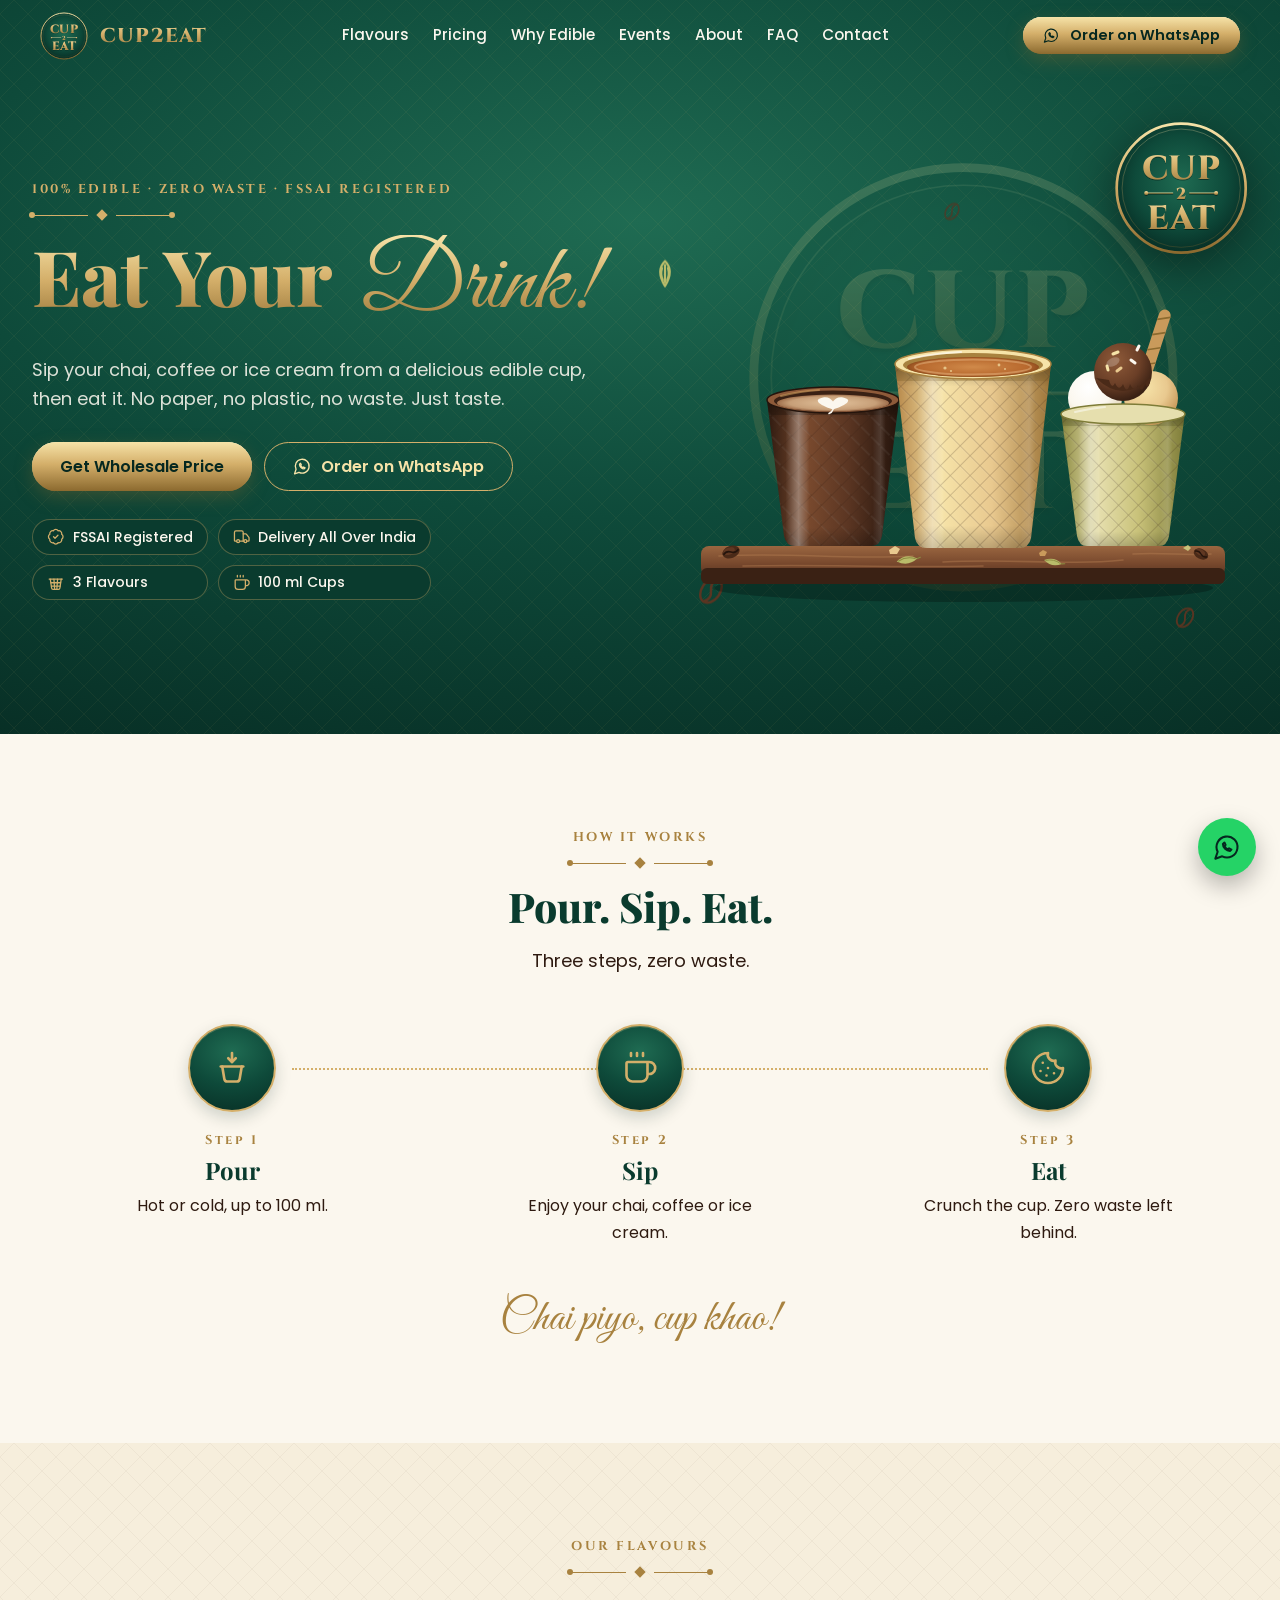
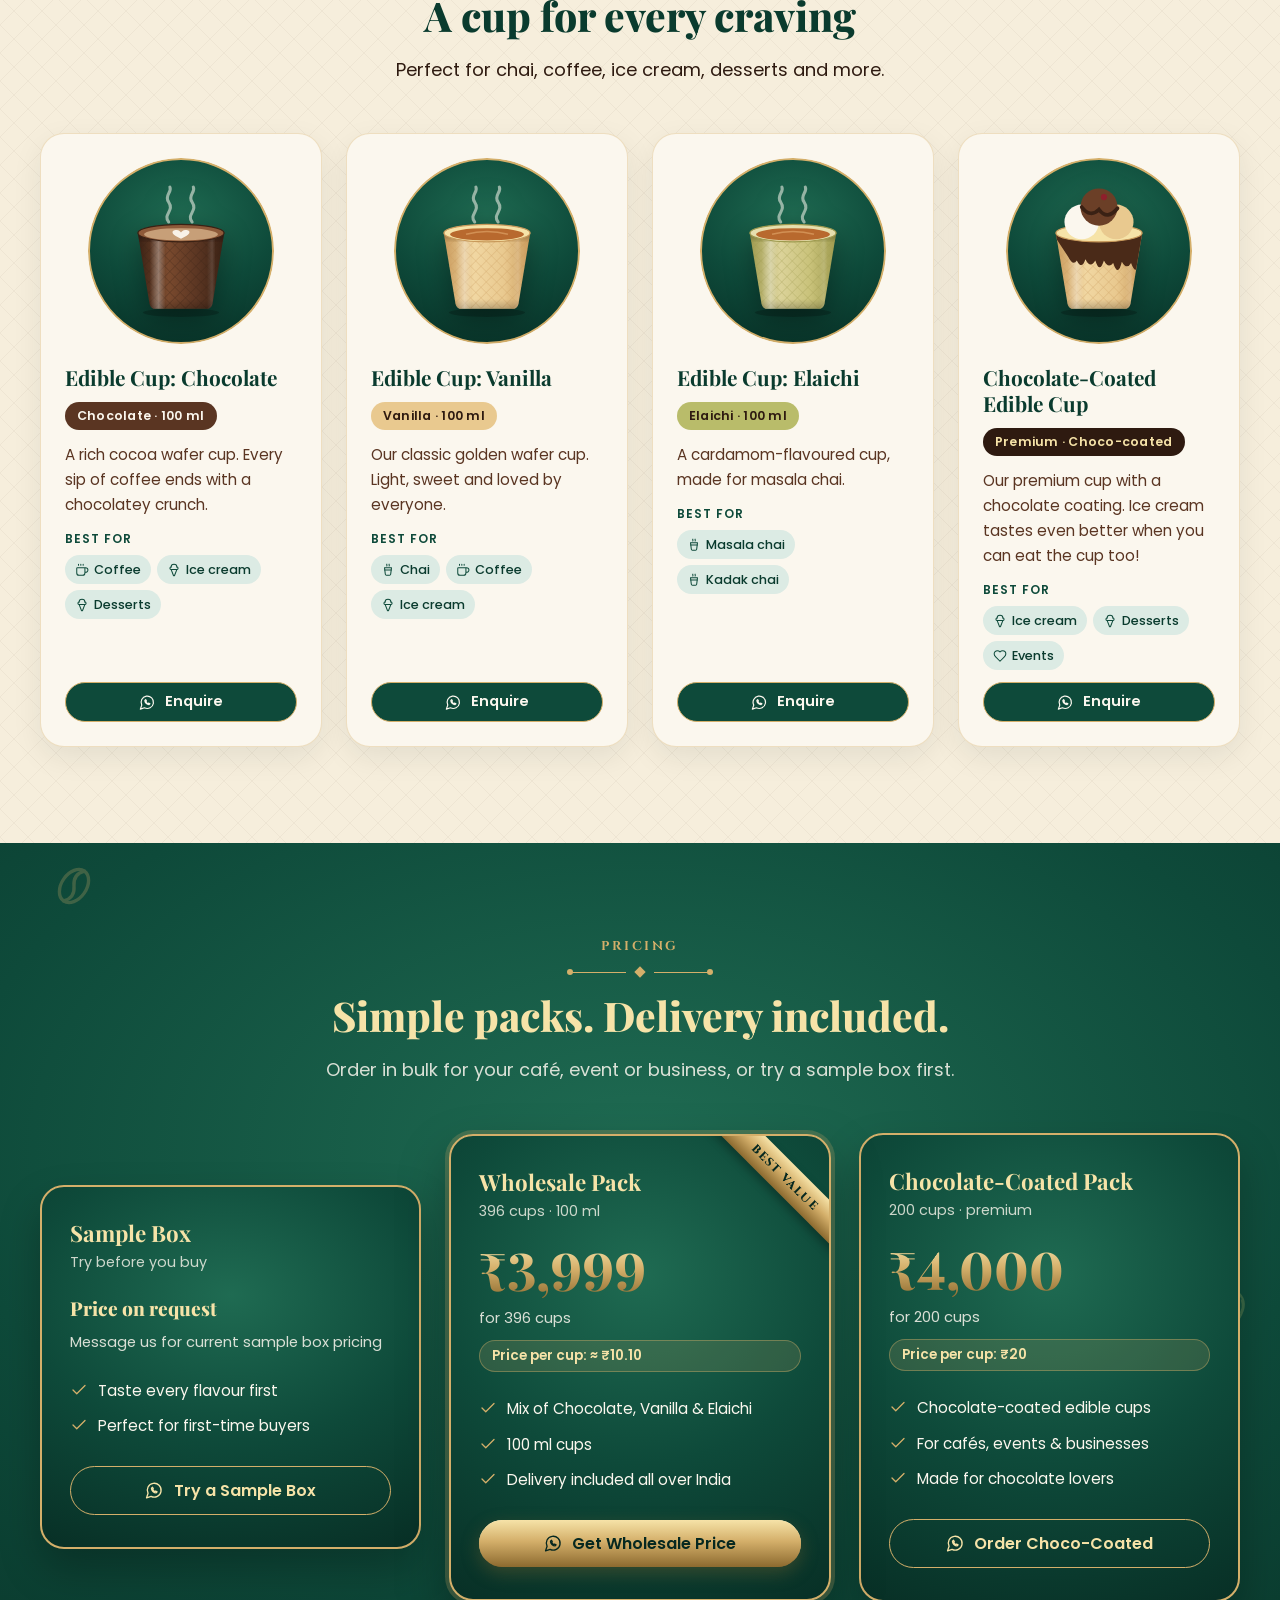
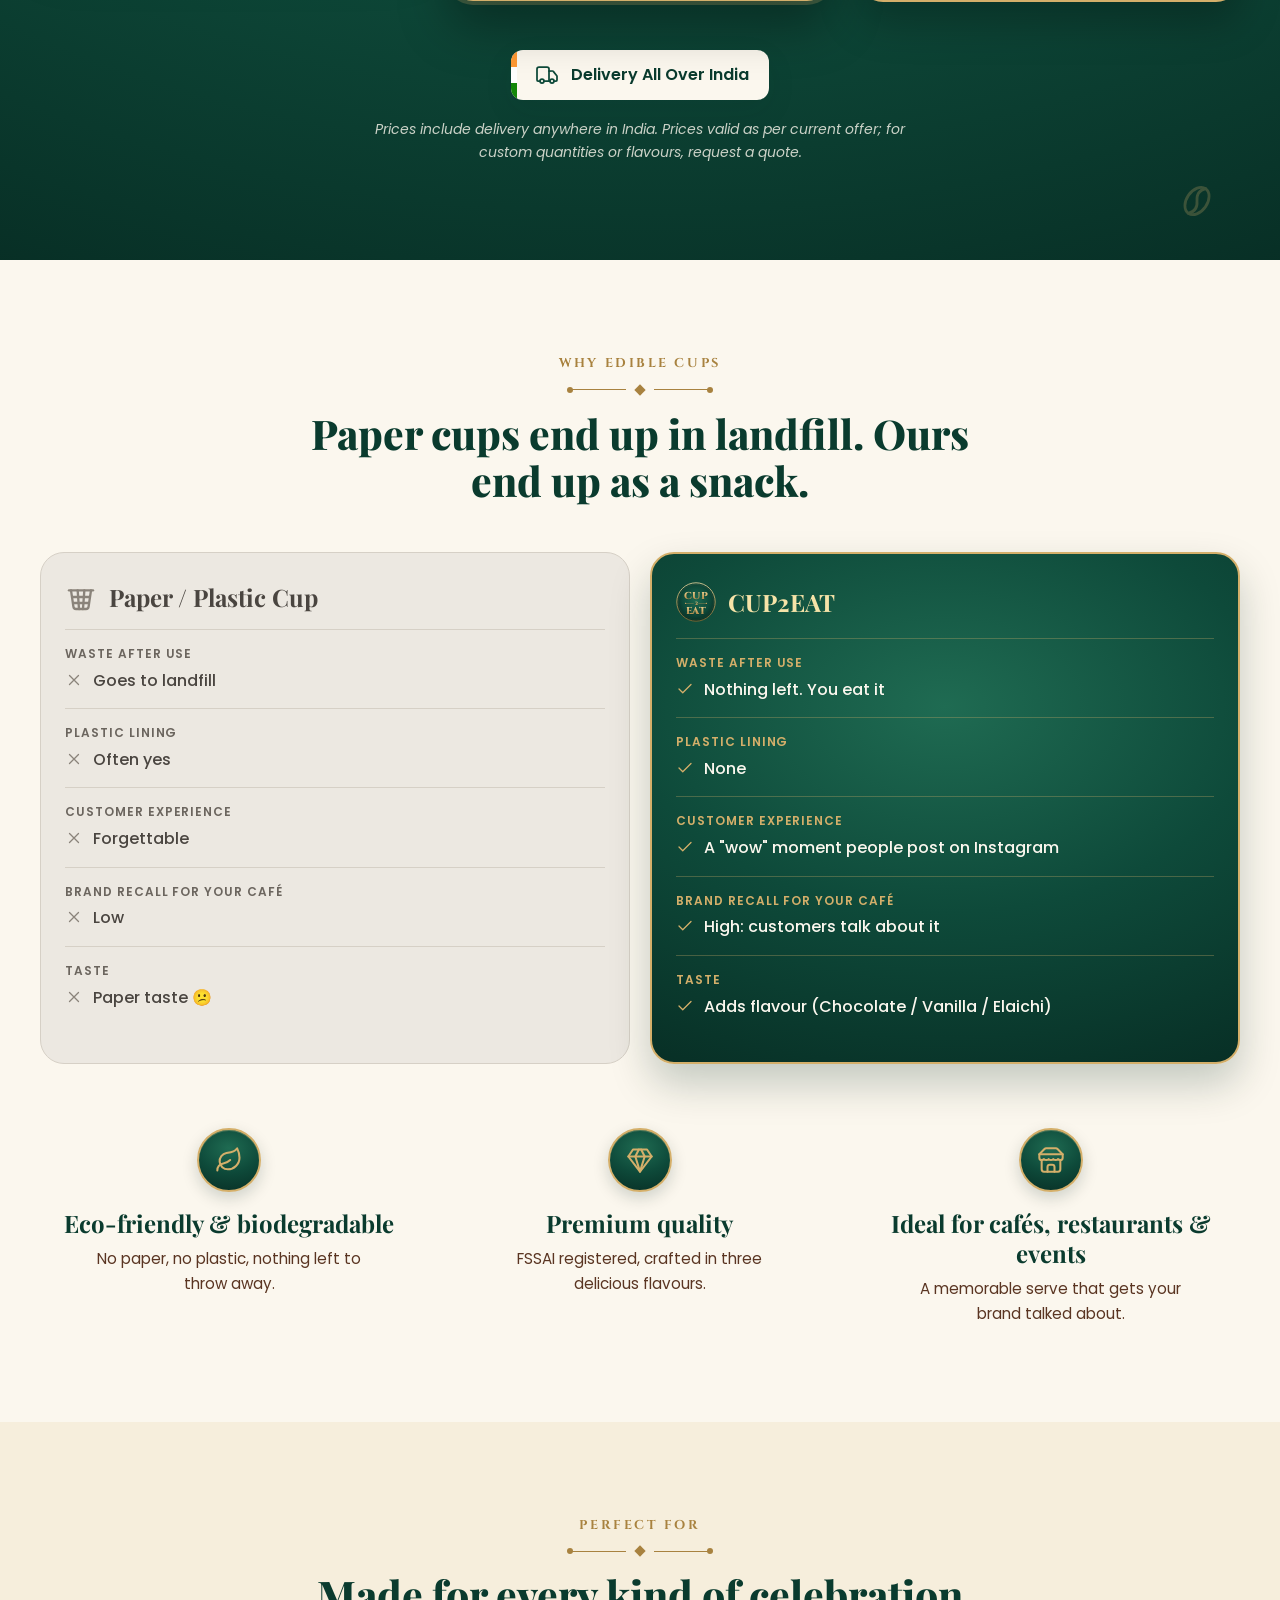
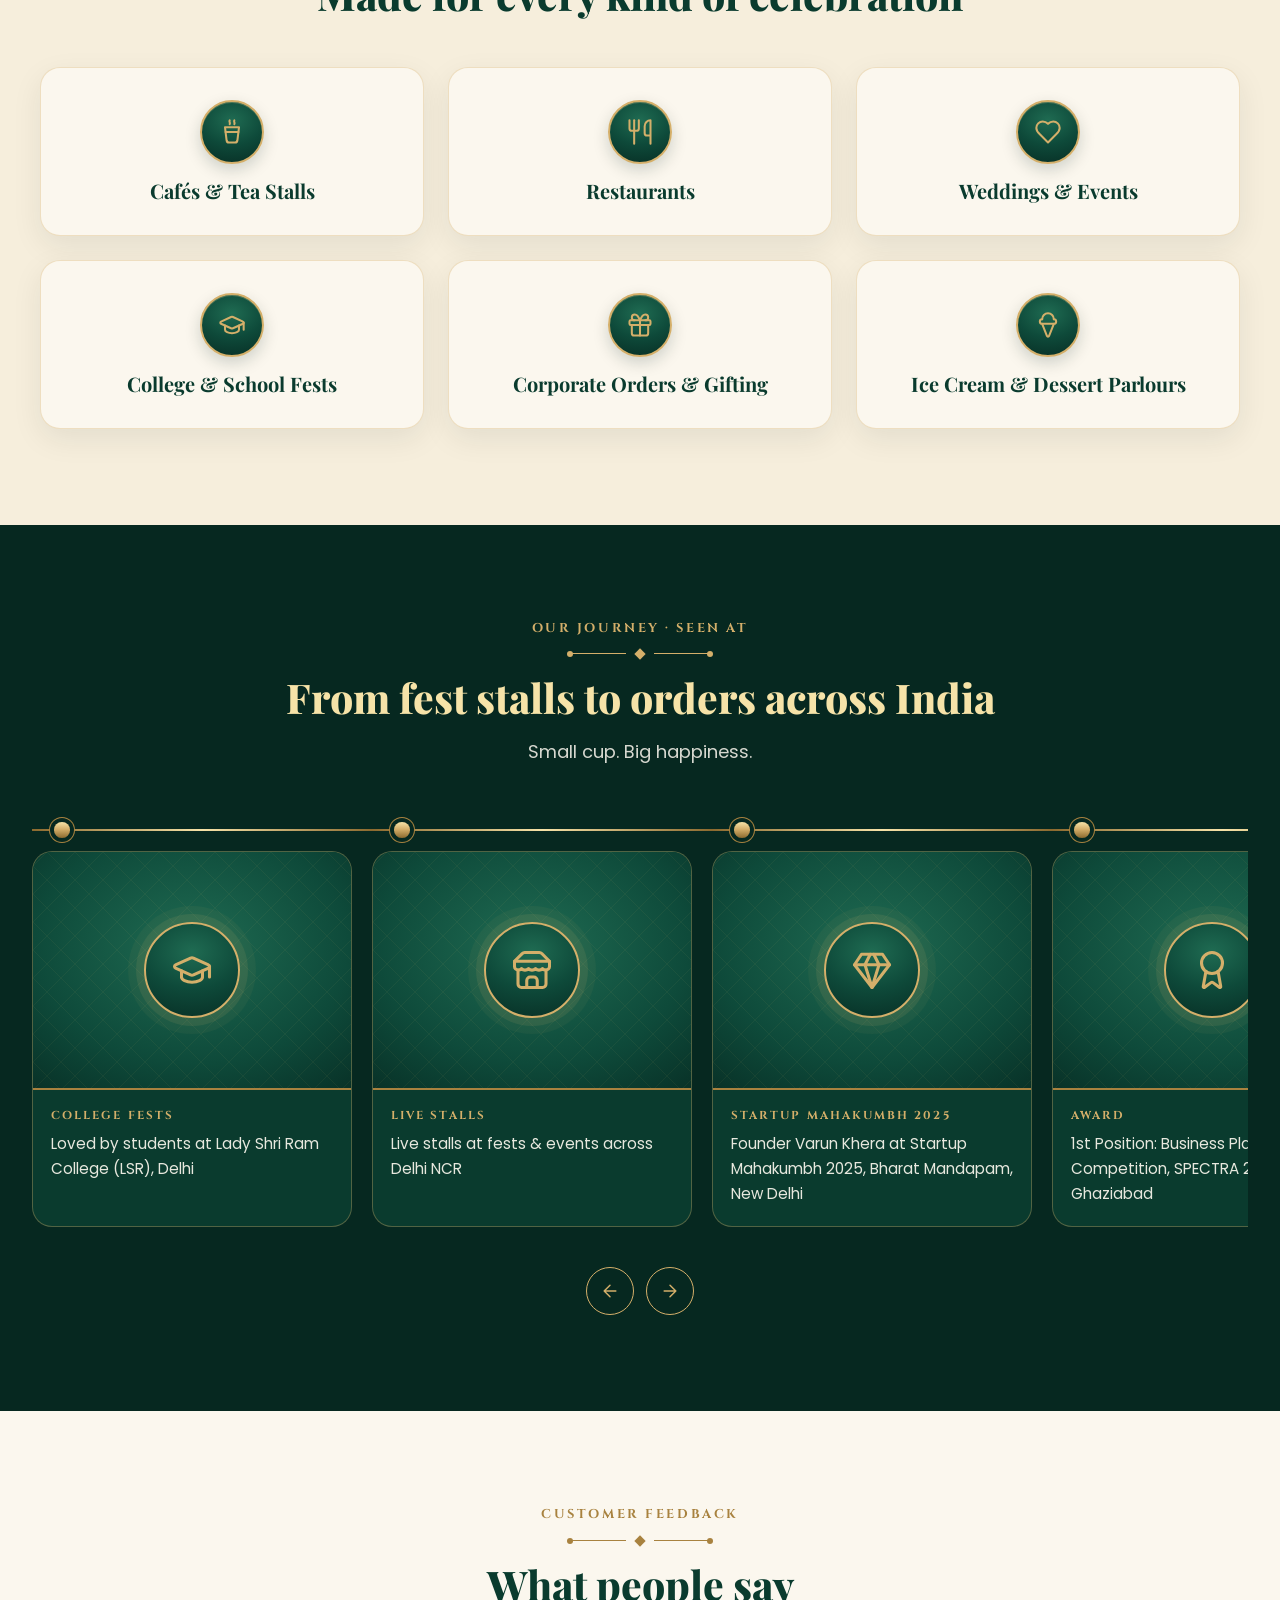
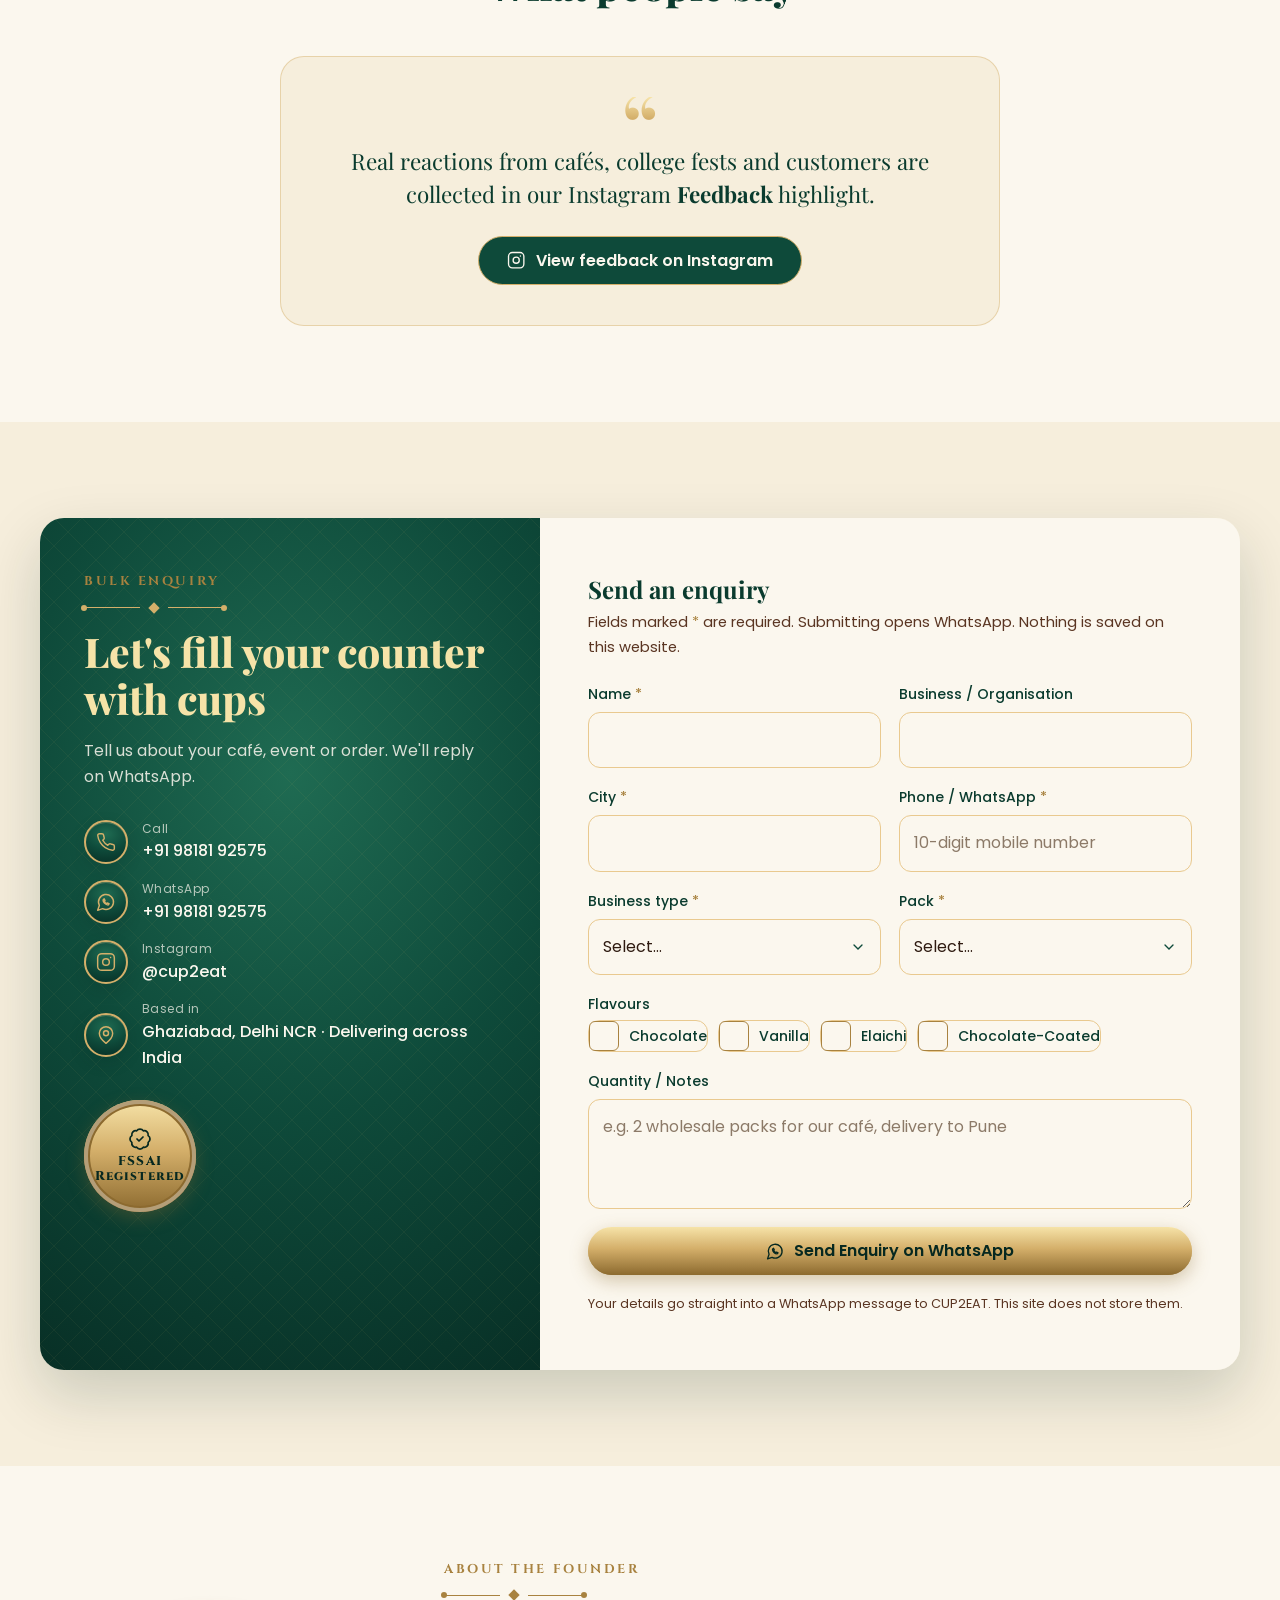
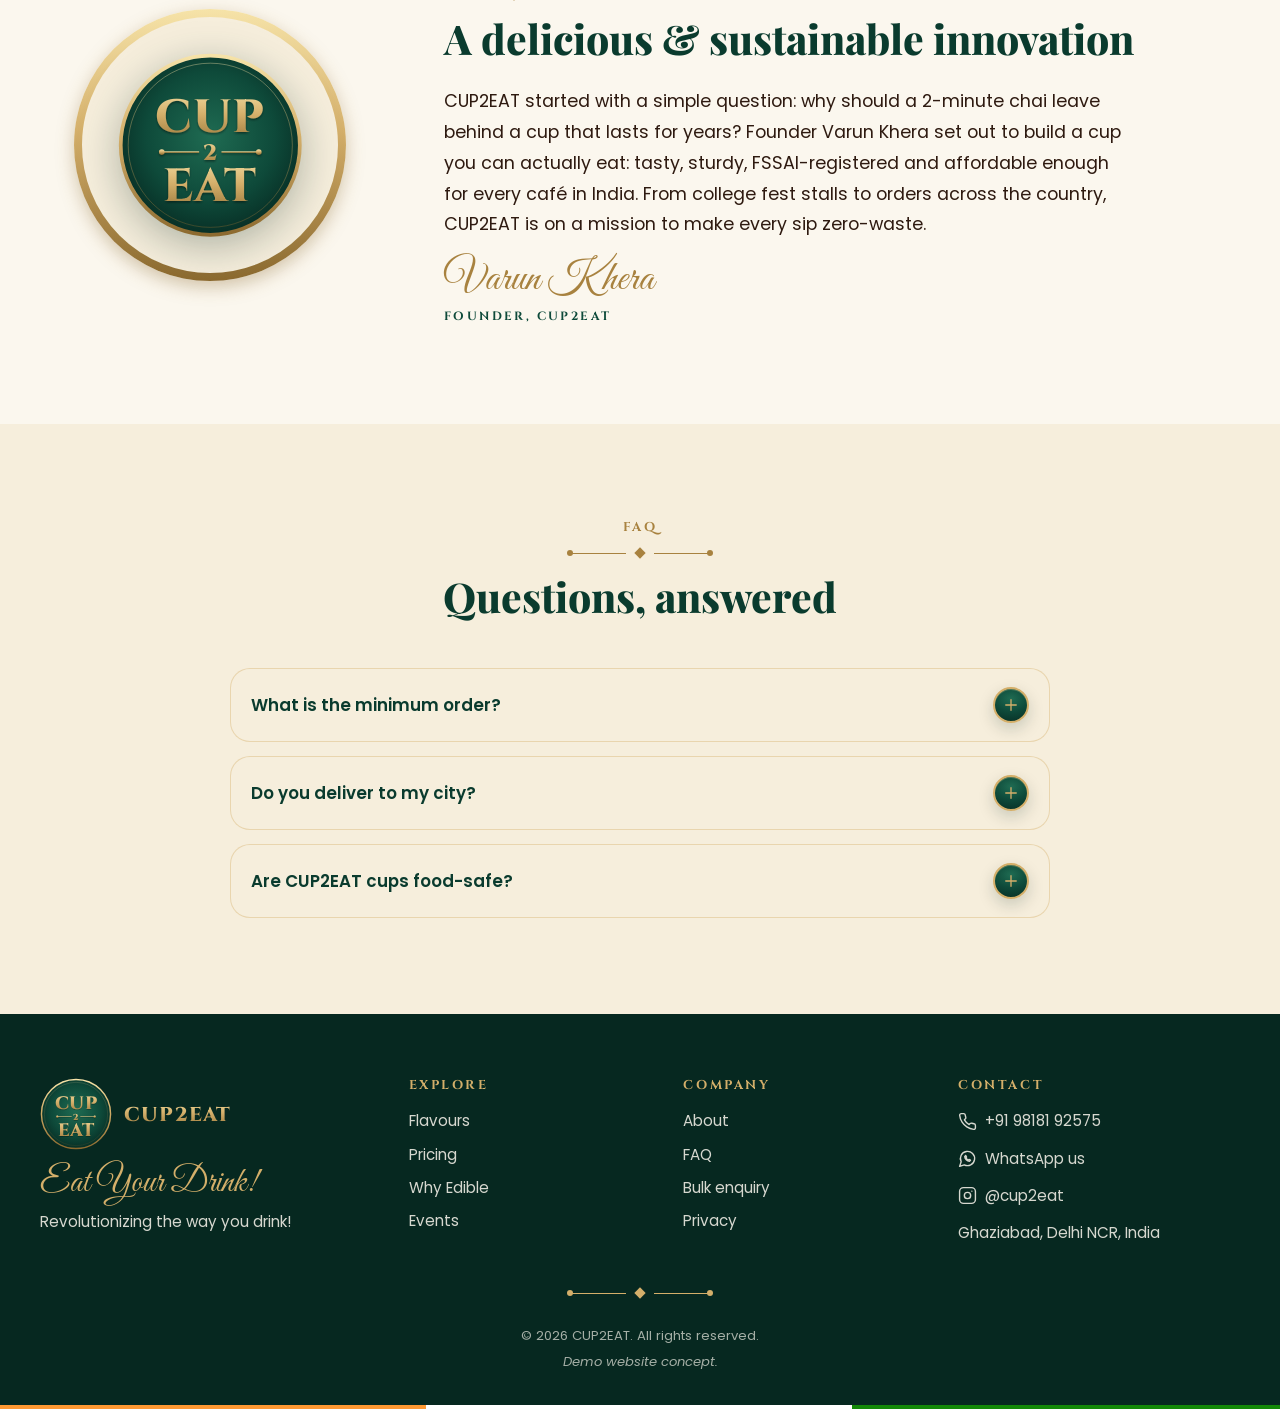
==== commit e2a6724a: "Polish design and add clean demo mode - Add showPlaceholders switch in content.js (default off): hid" ====
--- a/index.html
+++ b/index.html
@@ -26,7 +26,10 @@
 
   <link rel="preconnect" href="https://fonts.googleapis.com">
   <link rel="preconnect" href="https://fonts.gstatic.com" crossorigin>
-  <link rel="stylesheet" href="https://fonts.googleapis.com/css2?family=Cinzel:wght@700;800&family=Great+Vibes&family=Playfair+Display:wght@700;800&family=Poppins:wght@400;500;600&display=swap">
+  <!-- Fonts load without blocking the first paint (text shows in a fallback font, then swaps) -->
+  <link rel="preload" as="style" href="https://fonts.googleapis.com/css2?family=Cinzel:wght@700;800&family=Great+Vibes&family=Playfair+Display:wght@700;800&family=Poppins:wght@400;500;600&display=swap">
+  <link rel="stylesheet" href="https://fonts.googleapis.com/css2?family=Cinzel:wght@700;800&family=Great+Vibes&family=Playfair+Display:wght@700;800&family=Poppins:wght@400;500;600&display=swap" media="print" onload="this.media='all'">
+  <noscript><link rel="stylesheet" href="https://fonts.googleapis.com/css2?family=Cinzel:wght@700;800&family=Great+Vibes&family=Playfair+Display:wght@700;800&family=Poppins:wght@400;500;600&display=swap"></noscript>
   <link rel="stylesheet" href="css/styles.css">
 
   <!-- Marks that JavaScript is on (enables reveal animations). Tiny + inline, not render-blocking. -->
@@ -209,9 +212,9 @@
           <svg class="icon" aria-hidden="true"><use href="#i-chat"/></svg> Order on WhatsApp
         </a>
       </div>
-      <ul class="pill-row" style="list-style:none;margin:0;padding:0" aria-label="Why buyers trust CUP2EAT">
+      <ul class="pill-row hero__pills" aria-label="Why buyers trust CUP2EAT">
         <li class="pill pill--trust"><svg class="icon" aria-hidden="true"><use href="#i-seal"/></svg> FSSAI Registered</li>
-        <li class="pill pill--trust"><svg class="icon" aria-hidden="true"><use href="#i-truck"/></svg> Delivery All Over India</li>
+        <li class="pill pill--trust"><svg class="icon" aria-hidden="true"><use href="#i-truck"/></svg> <span class="pill__long">Delivery All Over India</span><span class="pill__short">Pan-India Delivery</span></li>
         <li class="pill pill--trust"><svg class="icon" aria-hidden="true"><use href="#i-cup"/></svg> 3 Flavours</li>
         <li class="pill pill--trust"><svg class="icon" aria-hidden="true"><use href="#i-coffee"/></svg> 100 ml Cups</li>
       </ul>
@@ -224,26 +227,55 @@
       <!-- REPLACE: illustrated hero. Swap for a real photo of the three cups (chocolate/latte, vanilla/chai, elaichi/ice cream) on a wooden plank: hero-cups-REPLACE.webp, ≤200 KB, 1120×940 -->
       <svg class="hero__cups" data-placeholder="true" viewBox="0 0 560 470" role="img" aria-label="Three CUP2EAT edible cups on a wooden plank: chocolate with latte, vanilla with chai and elaichi with ice cream">
         <defs>
-          <linearGradient id="h-wood" x1="0" y1="0" x2="0" y2="1"><stop offset="0" stop-color="#8E5A39"/><stop offset="1" stop-color="#5A3522"/></linearGradient>
-          <linearGradient id="h-choc" x1="0" y1="0" x2="1" y2="0"><stop offset="0" stop-color="#3A2114"/><stop offset=".35" stop-color="#7A4A2E"/><stop offset=".7" stop-color="#5A3522"/><stop offset="1" stop-color="#2E1A10"/></linearGradient>
-          <linearGradient id="h-van" x1="0" y1="0" x2="1" y2="0"><stop offset="0" stop-color="#C99A5B"/><stop offset=".35" stop-color="#F6E3A8"/><stop offset=".7" stop-color="#E9C98F"/><stop offset="1" stop-color="#A8823F"/></linearGradient>
-          <linearGradient id="h-ela" x1="0" y1="0" x2="1" y2="0"><stop offset="0" stop-color="#9E9A4E"/><stop offset=".35" stop-color="#E6DFAE"/><stop offset=".7" stop-color="#C9C27A"/><stop offset="1" stop-color="#8C8A40"/></linearGradient>
-          <pattern id="h-grid" width="14" height="14" patternUnits="userSpaceOnUse" patternTransform="rotate(45)"><path d="M0 0H14M0 0V14" stroke="#2E1A10" stroke-width="1.6" opacity=".28"/></pattern>
+          <linearGradient id="h-wood" x1="0" y1="0" x2="0" y2="1"><stop offset="0" stop-color="#9A6640"/><stop offset=".55" stop-color="#7A4A2E"/><stop offset="1" stop-color="#5A3522"/></linearGradient>
+          <linearGradient id="h-choc" x1="0" y1="0" x2="1" y2="0"><stop offset="0" stop-color="#2E1A10"/><stop offset=".3" stop-color="#7A4A2E"/><stop offset=".62" stop-color="#5A3522"/><stop offset="1" stop-color="#24140C"/></linearGradient>
+          <linearGradient id="h-van" x1="0" y1="0" x2="1" y2="0"><stop offset="0" stop-color="#B58648"/><stop offset=".3" stop-color="#F6E3A8"/><stop offset=".62" stop-color="#E9C98F"/><stop offset="1" stop-color="#9C7438"/></linearGradient>
+          <linearGradient id="h-ela" x1="0" y1="0" x2="1" y2="0"><stop offset="0" stop-color="#8C8A40"/><stop offset=".3" stop-color="#E6DFAE"/><stop offset=".62" stop-color="#C9C27A"/><stop offset="1" stop-color="#7E7C38"/></linearGradient>
+          <linearGradient id="h-gloss" x1="0" y1="0" x2="1" y2="0"><stop offset=".14" stop-color="#fff" stop-opacity="0"/><stop offset=".24" stop-color="#fff" stop-opacity=".32"/><stop offset=".32" stop-color="#fff" stop-opacity="0"/><stop offset=".8" stop-color="#fff" stop-opacity="0"/><stop offset=".86" stop-color="#fff" stop-opacity=".12"/><stop offset=".9" stop-color="#fff" stop-opacity="0"/></linearGradient>
+          <linearGradient id="h-shade" x1="0" y1="0" x2="0" y2="1"><stop offset="0" stop-color="#000" stop-opacity=".28"/><stop offset=".12" stop-color="#000" stop-opacity="0"/><stop offset=".85" stop-color="#000" stop-opacity="0"/><stop offset="1" stop-color="#000" stop-opacity=".25"/></linearGradient>
+          <radialGradient id="h-latte" cx=".5" cy=".5" r=".55"><stop offset="0" stop-color="#E2C29C"/><stop offset=".7" stop-color="#C79F78"/><stop offset="1" stop-color="#8E5A39"/></radialGradient>
+          <radialGradient id="h-chai" cx=".5" cy=".5" r=".55"><stop offset="0" stop-color="#D08A4A"/><stop offset=".75" stop-color="#B8692E"/><stop offset="1" stop-color="#7A3E16"/></radialGradient>
+          <radialGradient id="h-scoopV" cx=".38" cy=".3" r=".7"><stop offset="0" stop-color="#FFFFFF"/><stop offset=".6" stop-color="#FBF7EE"/><stop offset="1" stop-color="#E4D6B8"/></radialGradient>
+          <radialGradient id="h-scoopC" cx=".38" cy=".3" r=".7"><stop offset="0" stop-color="#8E5A39"/><stop offset=".6" stop-color="#6B3F27"/><stop offset="1" stop-color="#3A2114"/></radialGradient>
+          <radialGradient id="h-scoopW" cx=".38" cy=".3" r=".7"><stop offset="0" stop-color="#F6E3A8"/><stop offset=".6" stop-color="#E9C98F"/><stop offset="1" stop-color="#C99A5B"/></radialGradient>
+          <pattern id="h-grid" width="14" height="14" patternUnits="userSpaceOnUse" patternTransform="rotate(45)"><path d="M0 0H14M0 0V14" stroke="#2E1A10" stroke-width="1.5" opacity=".26"/><path d="M1 1H13" stroke="#fff" stroke-width=".8" opacity=".12"/></pattern>
+          <path id="c1" d="M84 232 L216 232 L199 368 Q197 378 188 378 L112 378 Q103 378 101 368 Z"/>
+          <path id="c2" d="M212 196 L368 196 L348 370 Q346 380 336 380 L244 380 Q234 380 232 370 Z"/>
+          <path id="c3" d="M378 244 L502 244 L486 368 Q484 378 476 378 L404 378 Q396 378 394 368 Z"/>
+          <clipPath id="cl1"><use href="#c1"/></clipPath>
+          <clipPath id="cl2"><use href="#c2"/></clipPath>
+          <clipPath id="cl3"><use href="#c3"/></clipPath>
+          <g id="bean"><ellipse cx="0" cy="0" rx="9" ry="6" fill="#4A2A18"/><ellipse cx="-1.5" cy="-1.5" rx="6" ry="3.5" fill="#6B3F27" opacity=".7"/><path d="M-8 0 q4 -3 8 0 t8 0" stroke="#24140C" stroke-width="1.6" fill="none"/></g>
+          <g id="pod"><path d="M-13 0 q13 -9 26 0 q-13 9 -26 0Z" fill="#B9BC6A"/><path d="M-11 0 q11 -5 22 0" stroke="#8C8A40" stroke-width="1.2" fill="none"/><path d="M13 0 l4 -1" stroke="#8C8A40" stroke-width="1.5" stroke-linecap="round"/></g>
         </defs>
 
         <!-- plank -->
-        <rect x="18" y="380" width="524" height="30" rx="8" fill="url(#h-wood)"/>
-        <rect x="18" y="404" width="524" height="14" rx="6" fill="#3A2114"/>
-        <path d="M40 392 H200 M260 396 H420 M450 390 H520" stroke="#A8724A" stroke-width="2" opacity=".5"/>
+        <ellipse cx="280" cy="420" rx="250" ry="14" fill="#000" opacity=".25"/>
+        <rect x="18" y="378" width="524" height="30" rx="8" fill="url(#h-wood)"/>
+        <rect x="18" y="400" width="524" height="16" rx="6" fill="#3A2114"/>
+        <g stroke="#B47E52" stroke-width="1.6" fill="none" opacity=".45" stroke-linecap="round">
+          <path d="M36 388 C110 384 160 392 230 388"/><path d="M260 394 C330 390 380 398 440 392"/><path d="M450 386 C480 384 505 388 528 386"/><path d="M60 398 C140 396 200 400 300 398"/>
+        </g>
+        <!-- beans, cardamom & wafer crumbs on the plank -->
+        <use href="#bean" transform="translate(48 384) rotate(-20)"/>
+        <use href="#bean" transform="translate(518 386) rotate(25) scale(.85)"/>
+        <use href="#pod" transform="translate(224 392) rotate(-8) scale(.8)"/>
+        <use href="#pod" transform="translate(370 394) rotate(12) scale(.7)"/>
+        <g fill="#E9C98F"><path d="M206 382 l6 -4 5 3 -3 5 -7 0Z"/><path d="M356 385 l4 -3 4 2 -2 4 -5 0Z" fill="#C99A5B"/><path d="M500 380 l5 -3 3 3 -3 3Z" fill="#C9C27A"/></g>
 
         <!-- Cup 1: Chocolate + latte -->
         <g class="float">
-          <ellipse cx="150" cy="380" rx="56" ry="6" fill="#000" opacity=".3"/>
-          <path d="M84 232 L216 232 L199 368 Q197 378 188 378 L112 378 Q103 378 101 368 Z" fill="url(#h-choc)"/>
-          <path d="M84 232 L216 232 L199 368 Q197 378 188 378 L112 378 Q103 378 101 368 Z" fill="url(#h-grid)"/>
-          <ellipse cx="150" cy="232" rx="66" ry="13" fill="#8E5A39" stroke="#2E1A10" stroke-width="2"/>
-          <ellipse cx="150" cy="234" rx="57" ry="9.5" fill="#C79F78"/>
-          <path d="M150 241 c-14 -6 -18 -11 -9 -13 c5 -1 8 2 9 4 c1 -2 4 -5 9 -4 c9 2 5 7 -9 13 Z" fill="#FBF7EE"/>
+          <use href="#c1" fill="url(#h-choc)"/>
+          <use href="#c1" fill="url(#h-grid)"/>
+          <g clip-path="url(#cl1)"><rect x="80" y="232" width="140" height="15" fill="#24140C" opacity=".35"/><rect x="80" y="232" width="140" height="150" fill="url(#h-shade)"/></g>
+          <use href="#c1" fill="url(#h-gloss)"/>
+          <ellipse cx="150" cy="232" rx="66" ry="13" fill="#8E5A39"/>
+          <ellipse cx="150" cy="232" rx="66" ry="13" fill="none" stroke="#24140C" stroke-width="1.5"/>
+          <ellipse cx="150" cy="233" rx="59" ry="10.5" fill="#3A2114"/>
+          <ellipse cx="150" cy="235" rx="56" ry="8.5" fill="url(#h-latte)"/>
+          <path d="M150 241.5 c-15 -5 -20 -10 -10 -12 c5 -1 8 1.5 10 4 c2 -2.5 5 -5 10 -4 c10 2 5 7 -10 12 Z" fill="#FBF7EE"/>
+          <path d="M150 241.5 q-1 3 -4 4" stroke="#FBF7EE" stroke-width="1.5" fill="none" stroke-linecap="round"/>
+          <path d="M98 228 q20 -5 38 -6" stroke="#C99A5B" stroke-width="2" fill="none" opacity=".6" stroke-linecap="round"/>
           <g class="steam" fill="none" stroke="#FBF7EE" stroke-width="5" stroke-linecap="round">
             <path d="M128 212 c-10 -12 10 -18 0 -32 c-8 -10 6 -16 2 -24"/>
             <path d="M152 210 c-10 -12 10 -18 0 -32 c-8 -10 6 -16 2 -24"/>
@@ -253,12 +285,17 @@
 
         <!-- Cup 2: Vanilla + chai -->
         <g class="float float--delay">
-          <ellipse cx="290" cy="382" rx="66" ry="7" fill="#000" opacity=".3"/>
-          <path d="M212 196 L368 196 L348 370 Q346 380 336 380 L244 380 Q234 380 232 370 Z" fill="url(#h-van)"/>
-          <path d="M212 196 L368 196 L348 370 Q346 380 336 380 L244 380 Q234 380 232 370 Z" fill="url(#h-grid)"/>
-          <ellipse cx="290" cy="196" rx="78" ry="15" fill="#F6E3A8" stroke="#A8823F" stroke-width="2"/>
-          <ellipse cx="290" cy="198" rx="68" ry="11" fill="#B8692E"/>
-          <path d="M250 198 q40 -10 80 0" stroke="#D99A5E" stroke-width="2.5" fill="none"/>
+          <use href="#c2" fill="url(#h-van)"/>
+          <use href="#c2" fill="url(#h-grid)"/>
+          <g clip-path="url(#cl2)"><rect x="208" y="196" width="164" height="17" fill="#8C6A2F" opacity=".35"/><rect x="208" y="196" width="164" height="190" fill="url(#h-shade)"/></g>
+          <use href="#c2" fill="url(#h-gloss)"/>
+          <ellipse cx="290" cy="196" rx="78" ry="15" fill="#F6E3A8"/>
+          <ellipse cx="290" cy="196" rx="78" ry="15" fill="none" stroke="#A8823F" stroke-width="1.5"/>
+          <ellipse cx="290" cy="197" rx="70" ry="12" fill="#A8823F"/>
+          <ellipse cx="290" cy="199" rx="66" ry="10" fill="url(#h-chai)"/>
+          <ellipse cx="290" cy="199" rx="58" ry="7.5" fill="none" stroke="#E2B07A" stroke-width="2" opacity=".55"/>
+          <g fill="#F6E3A8" opacity=".7"><circle cx="262" cy="200" r="1.6"/><circle cx="268" cy="203" r="1.1"/><circle cx="316" cy="197" r="1.4"/><circle cx="322" cy="201" r="1"/></g>
+          <path d="M226 191 q26 -6 52 -7" stroke="#fff" stroke-width="2.2" fill="none" opacity=".6" stroke-linecap="round"/>
           <g class="steam" fill="none" stroke="#FBF7EE" stroke-width="6" stroke-linecap="round">
             <path d="M262 174 c-12 -14 12 -22 0 -38 c-10 -12 8 -18 2 -28"/>
             <path d="M292 170 c-12 -14 12 -22 0 -38 c-10 -12 8 -18 2 -28"/>
@@ -268,15 +305,24 @@
 
         <!-- Cup 3: Elaichi + ice cream -->
         <g class="float">
-          <ellipse cx="440" cy="380" rx="54" ry="6" fill="#000" opacity=".3"/>
-          <path d="M378 244 L502 244 L486 368 Q484 378 476 378 L404 378 Q396 378 394 368 Z" fill="url(#h-ela)"/>
-          <path d="M378 244 L502 244 L486 368 Q484 378 476 378 L404 378 Q396 378 394 368 Z" fill="url(#h-grid)"/>
-          <circle cx="412" cy="228" r="27" fill="#FBF7EE"/>
-          <circle cx="468" cy="228" r="27" fill="#E9C98F"/>
-          <circle cx="440" cy="202" r="29" fill="#6B3F27"/>
-          <path d="M392 222 q8 -10 18 -4 v10 q3 5 6 0 v-8 q8 -4 14 2" fill="#5A3522" opacity=".9"/>
-          <ellipse cx="440" cy="244" rx="62" ry="12" fill="#E6DFAE" stroke="#8C8A40" stroke-width="2" opacity=".9"/>
-          <circle cx="447" cy="176" r="6" fill="#8E1F2B"/>
+          <use href="#c3" fill="url(#h-ela)"/>
+          <use href="#c3" fill="url(#h-grid)"/>
+          <g clip-path="url(#cl3)"><rect x="374" y="244" width="132" height="14" fill="#5E5C28" opacity=".3"/><rect x="374" y="244" width="132" height="140" fill="url(#h-shade)"/></g>
+          <use href="#c3" fill="url(#h-gloss)"/>
+          <!-- rolled wafer stick -->
+          <g transform="rotate(18 470 190)"><rect x="462" y="140" width="12" height="80" rx="6" fill="#C99A5B"/><path d="M462 152 l12 -6 M462 168 l12 -6 M462 184 l12 -6 M462 200 l12 -6" stroke="#8C6A2F" stroke-width="1.6"/></g>
+          <circle cx="412" cy="230" r="27" fill="url(#h-scoopV)"/>
+          <circle cx="468" cy="230" r="27" fill="url(#h-scoopW)"/>
+          <circle cx="440" cy="204" r="29" fill="url(#h-scoopC)"/>
+          <!-- chocolate drips -->
+          <path d="M413 210 Q440 236 467 210 L467 214 q-2 9 -5 1 q-3 12 -7 2 q-4 8 -8 -1 q-3 11 -7 0 q-4 8 -8 -1 q-3 7 -6 -3 Z" fill="#4A2A18"/>
+          <g stroke-linecap="round" stroke-width="3">
+            <path d="M430 186 l5 -2" stroke="#F6E3A8"/><path d="M448 192 l4 3" stroke="#FBF7EE"/><path d="M438 200 l-4 3" stroke="#E9C98F"/><path d="M454 182 l2 -4" stroke="#FBF7EE"/><path d="M424 198 l1 4" stroke="#F6E3A8"/>
+          </g>
+          <ellipse cx="430" cy="194" rx="7" ry="4" fill="#fff" opacity=".22" transform="rotate(-25 430 194)"/>
+          <ellipse cx="440" cy="246" rx="62" ry="10" fill="#E6DFAE"/>
+          <ellipse cx="440" cy="246" rx="62" ry="10" fill="none" stroke="#7E7C38" stroke-width="1.5"/>
+          <path d="M392 244 q18 -4 30 -5" stroke="#fff" stroke-width="2" fill="none" opacity=".5" stroke-linecap="round"/>
         </g>
       </svg>
 
@@ -509,7 +555,7 @@
         </ul>
         <div class="contact-info__seal">
           <div class="fssai-seal"><div><svg class="icon" aria-hidden="true"><use href="#i-seal"/></svg>FSSAI<br>Registered</div></div>
-          <p style="margin:0">Reg. no.<br><span data-bind="fssaiNumber"><em class="ph">[[PLACEHOLDER: FSSAI reg. no.]]</em></span></p>
+          <p style="margin:0" data-ph-container>Reg. no.<br><span data-bind="fssaiNumber"><em class="ph">[[PLACEHOLDER: FSSAI reg. no.]]</em></span></p>
         </div>
       </div>
 
@@ -656,7 +702,7 @@
           <li><a class="row" data-wa href="https://wa.me/919818192575?text=Hi%20CUP2EAT%2C%20I'd%20like%20to%20know%20about%20edible%20cups." target="_blank" rel="noopener"><svg class="icon" aria-hidden="true"><use href="#i-chat"/></svg>WhatsApp us</a></li>
           <li><a class="row" data-instagram href="https://www.instagram.com/cup2eat/" target="_blank" rel="noopener"><svg class="icon" aria-hidden="true"><use href="#i-instagram"/></svg><span data-bind="instagramHandle">@cup2eat</span></a></li>
           <li><span data-bind="location">Ghaziabad, Delhi NCR, India</span></li>
-          <li>FSSAI no.: <span data-bind="fssaiNumber"><em class="ph">[[PLACEHOLDER: FSSAI reg. no.]]</em></span></li>
+          <li data-ph-container>FSSAI no.: <span data-bind="fssaiNumber"><em class="ph">[[PLACEHOLDER: FSSAI reg. no.]]</em></span></li>
         </ul>
       </div>
     </div>
--- a/css/styles.css
+++ b/css/styles.css
@@ -143,6 +143,12 @@
 .pill--trust{ background:var(--emerald-900); color:var(--cream-50); border:1px solid rgba(212,175,106,.35); }
 .pill--trust .icon{ color:var(--gold-500); }
 .pill-row{ display:flex; flex-wrap:wrap; gap:10px; }
+.hero__pills{ list-style:none; margin:0; padding:0; display:grid; grid-template-columns:repeat(2,max-content); gap:10px; }
+.hero__pills .pill{ justify-content:flex-start; }
+.pill__short{ display:none; }
+@media (max-width:400px){ .pill__long{ display:none; } .pill__short{ display:inline; } }
+@media (max-width:400px){ .hero__pills{ gap:8px; } .hero__pills .pill{ font-size:.78rem; padding:8px 10px; gap:6px; white-space:nowrap; } }
+@media (max-width:359px){ .hero__pills{ grid-template-columns:1fr 1fr; } .hero__pills .pill{ white-space:normal; } }
 
 .flavour-pill{ display:inline-block; padding:4px 12px; border-radius:var(--radius-pill); font-size:.78rem; font-weight:600; letter-spacing:.02em; }
 .flavour-pill--chocolate{ background:var(--choco-700); color:var(--cream-50); }
@@ -236,7 +242,6 @@
 .hero__title{
   font-size:clamp(2.75rem,6vw,5rem); line-height:1.05; margin:4px 0 20px; font-weight:800;
   background:var(--grad-gold); -webkit-background-clip:text; background-clip:text; color:transparent;
-  filter:drop-shadow(0 2px 1px rgba(0,0,0,.35));
   padding-bottom:.08em;
 }
 .hero__title .script{ font-size:1.25em; display:inline-block; padding:0 .12em; line-height:.9; }
@@ -245,12 +250,14 @@
 .hero__ctas .btn{ flex:1 1 220px; }
 .hero__visual{ position:relative; max-width:560px; width:100%; margin:0 auto; }
 .hero__badge-bg{ position:absolute; width:78%; left:11%; top:-2%; opacity:.15; pointer-events:none; }
-.hero__badge{ position:absolute; width:clamp(110px,26%,160px); right:-2%; top:-4%; z-index:2; filter:drop-shadow(0 12px 24px rgba(0,0,0,.45)); }
+.hero__badge{ display:none; position:absolute; width:clamp(110px,24%,150px); right:-1%; top:-10%; z-index:2; filter:drop-shadow(0 12px 24px rgba(0,0,0,.45)); }
+@media (min-width:640px){ .hero__badge{ display:block; } .hero__visual{ margin-top:24px; } }
 .hero__cups{ position:relative; z-index:1; width:100%; height:auto; }
-.float{ animation:float 6s ease-in-out infinite; }
+.anim .float{ animation:float 6s ease-in-out infinite; }
 .float--delay{ animation-delay:-3s; }
 @keyframes float{ 0%,100%{ transform:translateY(0); } 50%{ transform:translateY(-8px); } }
-.steam path{ animation:steam 4s ease-in-out infinite; opacity:0; }
+.steam path{ opacity:.45; }
+.anim .steam path{ animation:steam 4s ease-in-out infinite; opacity:0; }
 .steam path:nth-child(2){ animation-delay:-1.3s; }
 .steam path:nth-child(3){ animation-delay:-2.6s; }
 @keyframes steam{ 0%{ opacity:0; transform:translateY(10px); } 35%{ opacity:.7; } 100%{ opacity:0; transform:translateY(-22px); } }
@@ -261,7 +268,7 @@
 .bean--4{ left:-6%; top:20%; width:30px; color:var(--elaichi-400); }
 
 @media (min-width:1024px){
-  .hero{ padding:calc(var(--nav-h) + 64px) 0 96px; min-height:min(100vh,780px); display:flex; align-items:center; }
+  .hero{ padding:calc(var(--nav-h) + 72px) 0 96px; }
   .hero__grid{ grid-template-columns:1.05fr 1fr; gap:48px; }
   .hero__ctas .btn{ flex:0 0 auto; }
   .hero .eyebrow{ font-size:.8rem; }
@@ -560,8 +567,7 @@
 .to-top.is-visible{ opacity:1; visibility:visible; transform:none; transition-delay:0s; }
 .mobile-bar{
   position:fixed; left:0; right:0; bottom:0; z-index:95; display:grid; grid-template-columns:1fr 1fr; gap:10px;
-  padding:10px 12px calc(10px + env(safe-area-inset-bottom)); background:rgba(6,40,32,.96); border-top:1px solid rgba(212,175,106,.45);
-  -webkit-backdrop-filter:blur(8px); backdrop-filter:blur(8px);
+  padding:10px 12px calc(10px + env(safe-area-inset-bottom)); background:var(--emerald-950); border-top:1px solid rgba(212,175,106,.45);
 }
 .mobile-bar .btn{ --pad:12px 10px; }
 body{ padding-bottom:72px; } /* room for the mobile bar so it never covers content */
@@ -603,3 +609,18 @@
 .page-doc main{ max-width:720px; margin:0 auto; }
 .page-doc h1{ font-size:clamp(2.25rem,4.5vw,3.25rem); margin:24px 0 8px; }
 .page-doc h2{ font-size:1.5rem; margin:32px 0 8px; }
+
+/* ---------- 23. Clean demo mode (content.js → showPlaceholders:false) ---------- */
+.ph-hidden .ph{ display:none; }
+.moment__art{
+  aspect-ratio:4/3; display:grid; place-items:center; border-bottom:2px solid var(--gold-700);
+  background:var(--wafer-tex-dark), radial-gradient(90% 90% at 50% 40%, var(--emerald-500) 0%, var(--emerald-700) 55%, var(--emerald-950) 100%);
+}
+.moment__art .medallion{ width:96px; height:96px; border-width:2px; box-shadow:0 0 0 8px rgba(212,175,106,.1), 0 0 0 16px rgba(212,175,106,.05); }
+.moment__art .medallion .icon{ width:42px; height:42px; }
+.founder__badge{ border-radius:50%; background:var(--cream-100); padding:12%; aspect-ratio:1; display:grid; place-items:center; border:4px solid var(--cream-100); }
+.founder__badge svg{ width:100%; height:auto; filter:drop-shadow(0 10px 20px rgba(6,40,32,.3)); }
+.review--solo{ max-width:720px; margin:0 auto; padding:0; }
+.review--solo .review__card{ padding:40px 28px; }
+.review--solo blockquote{ margin-bottom:24px; }
+.review--solo .btn{ white-space:normal; max-width:100%; }
